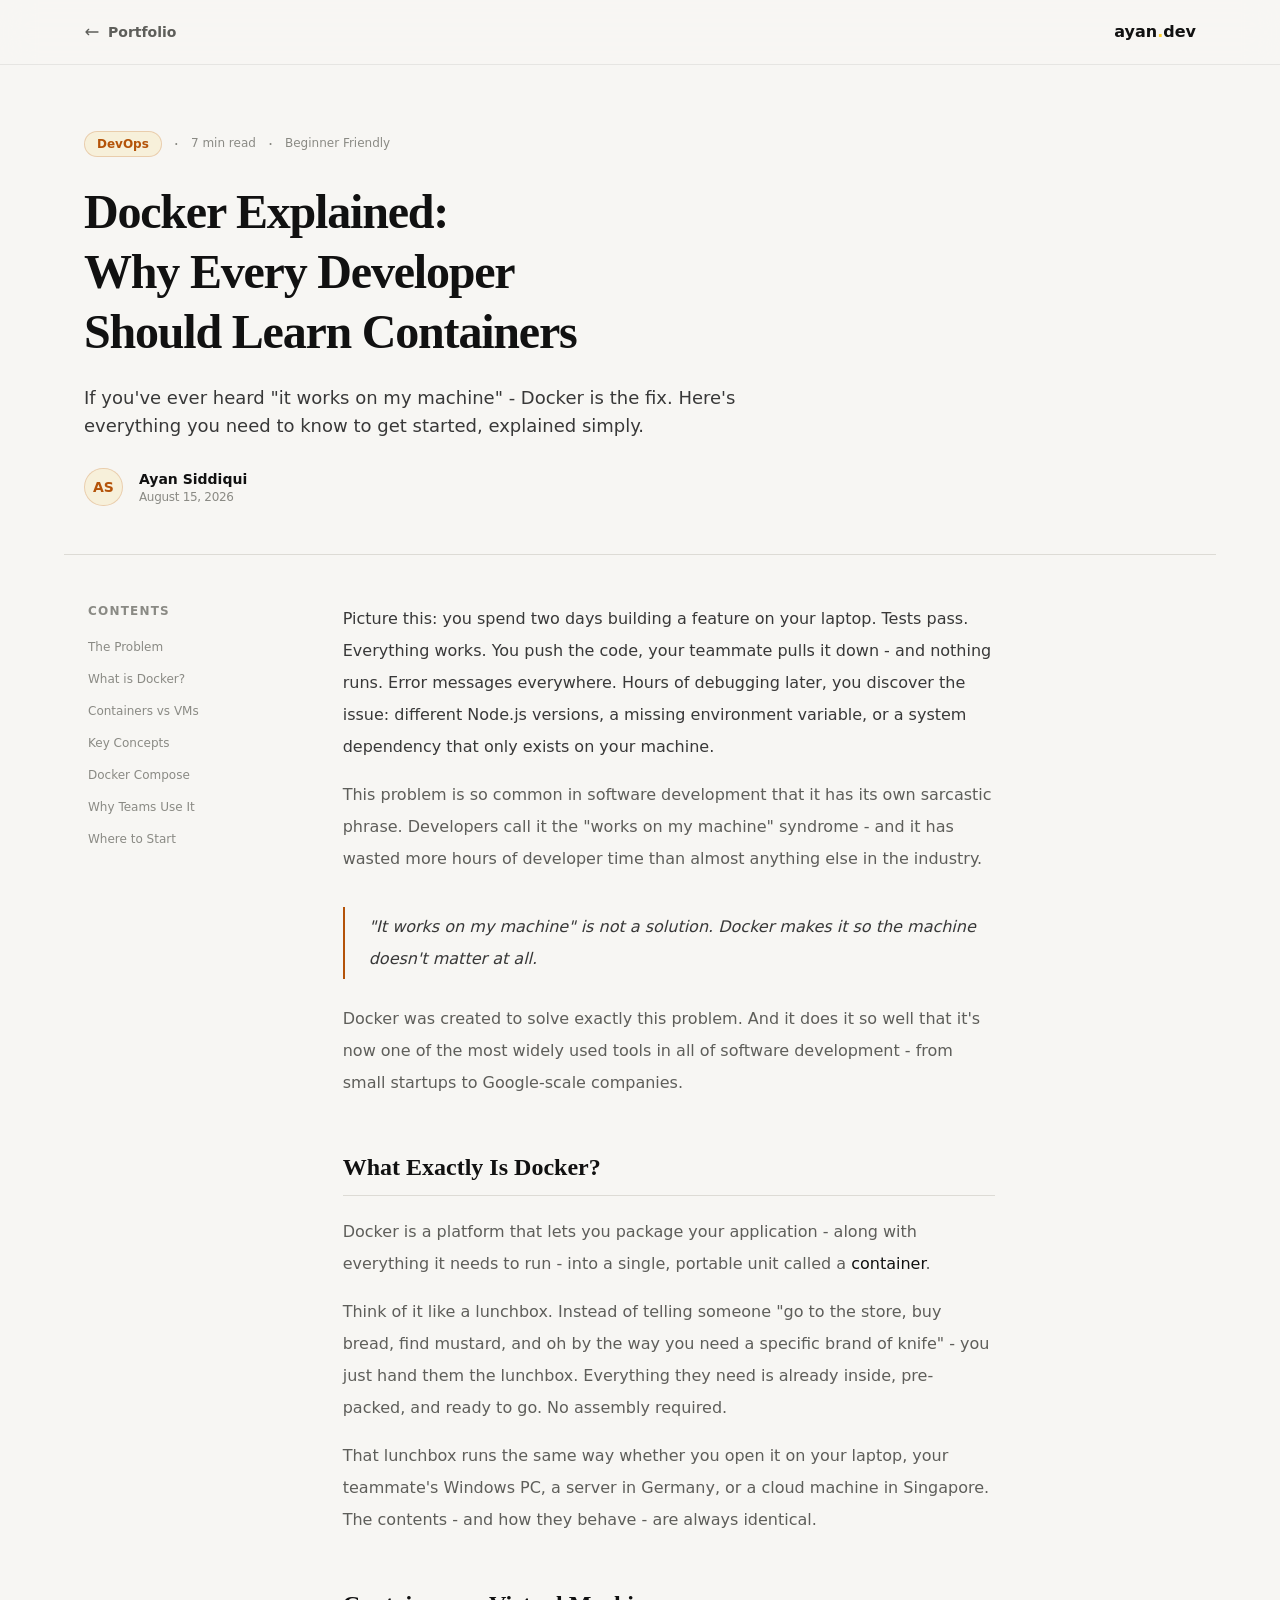
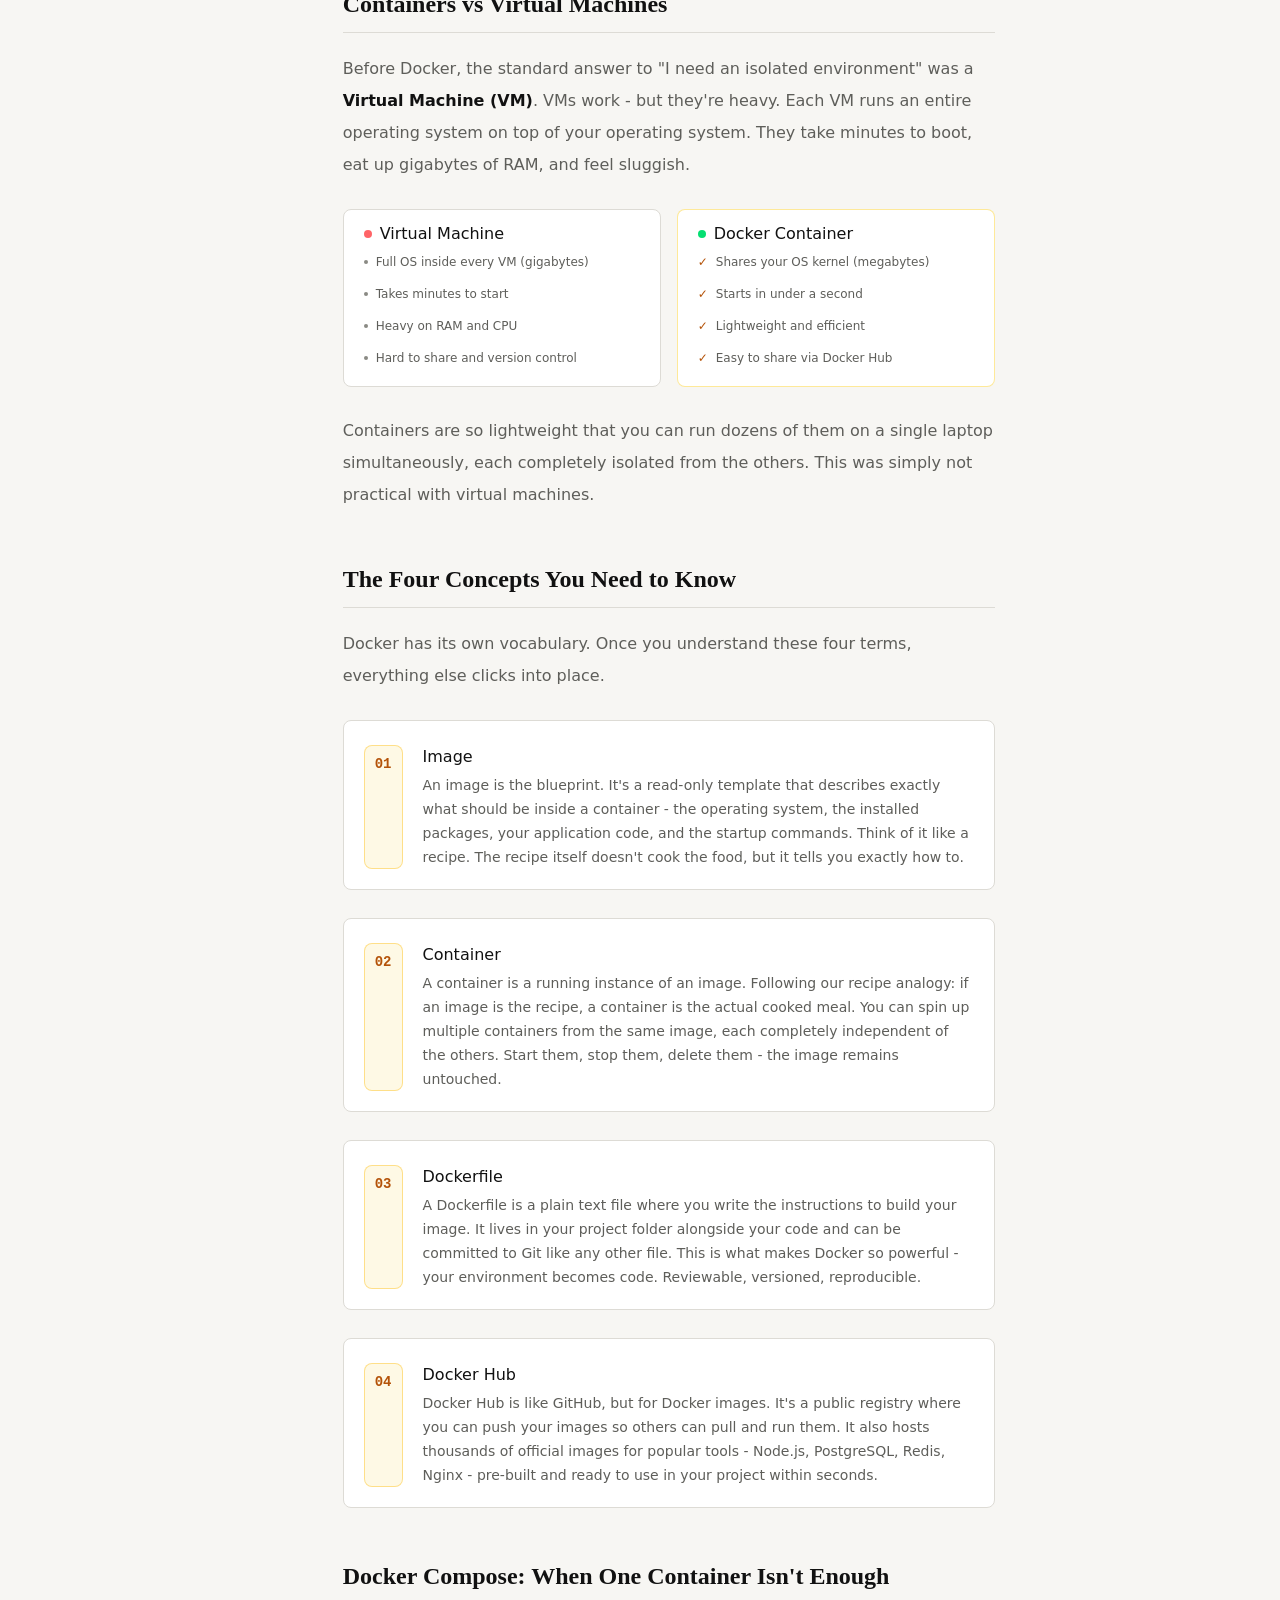
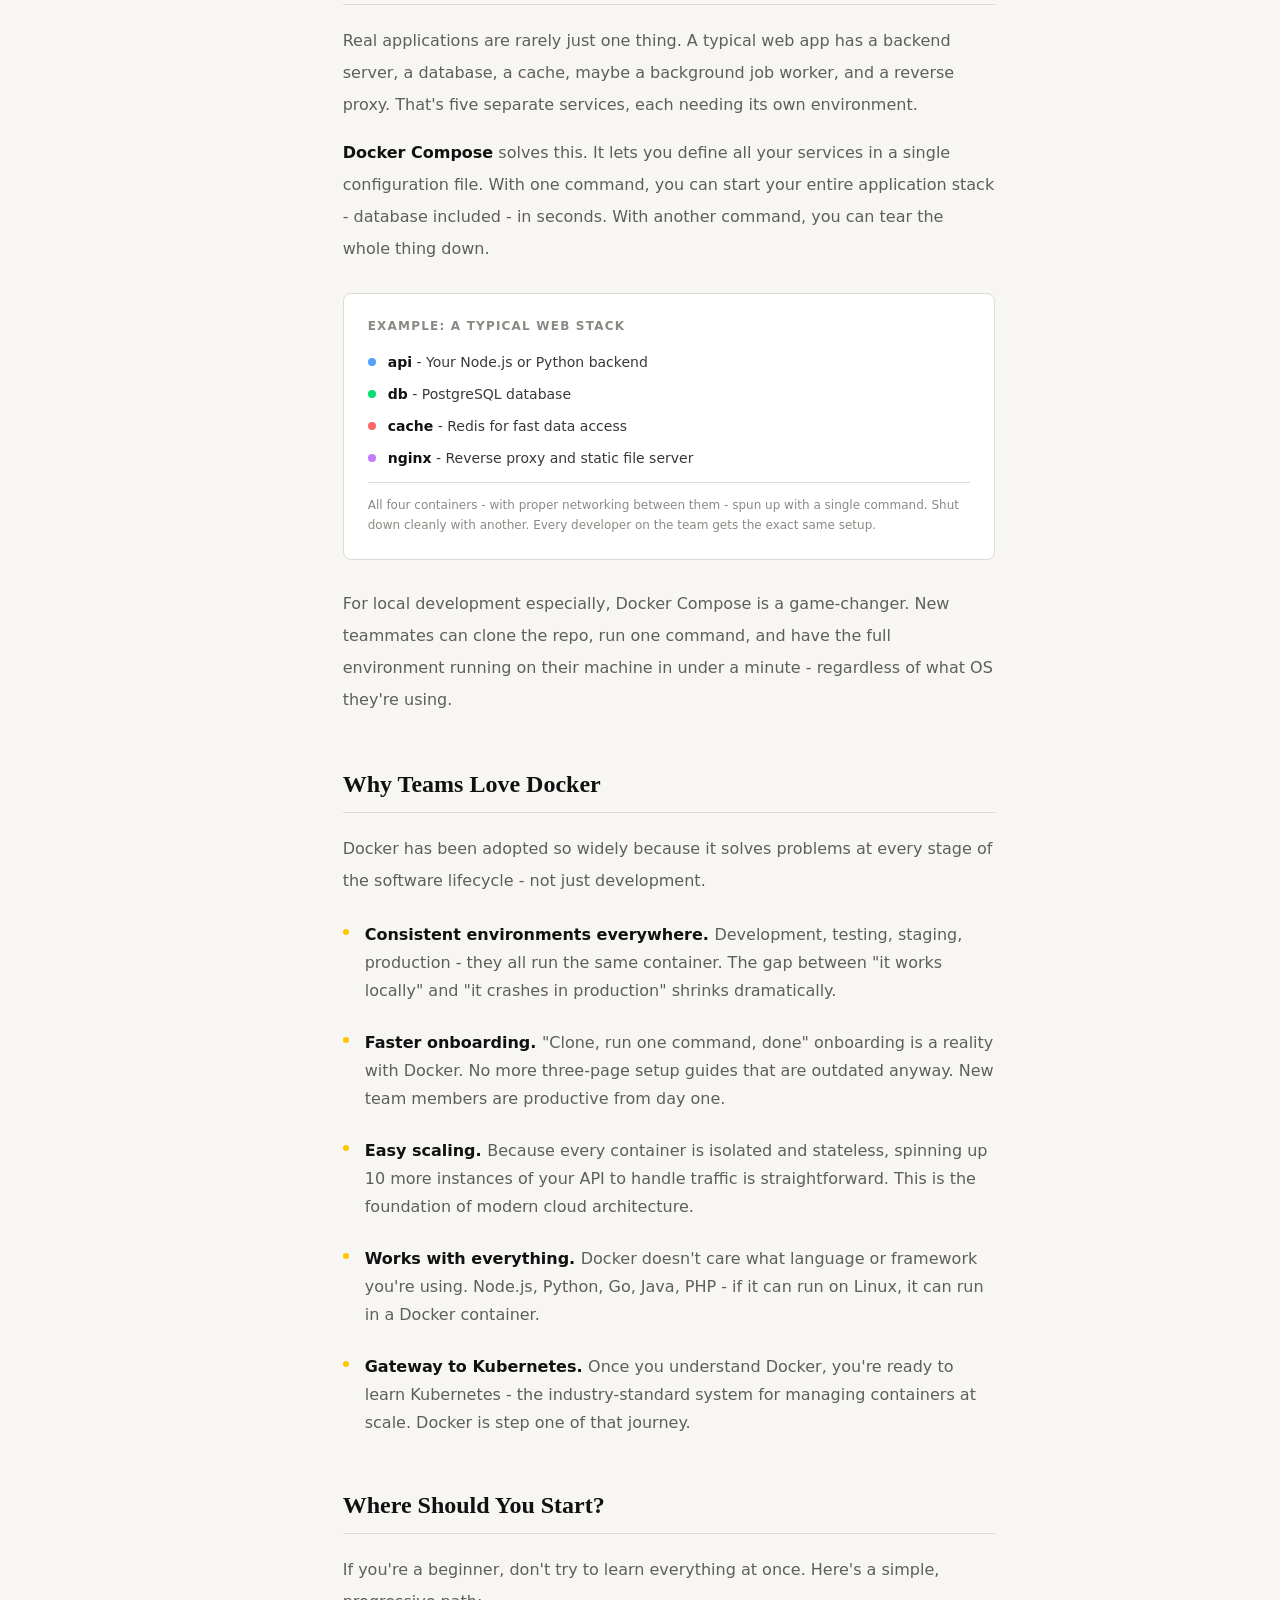
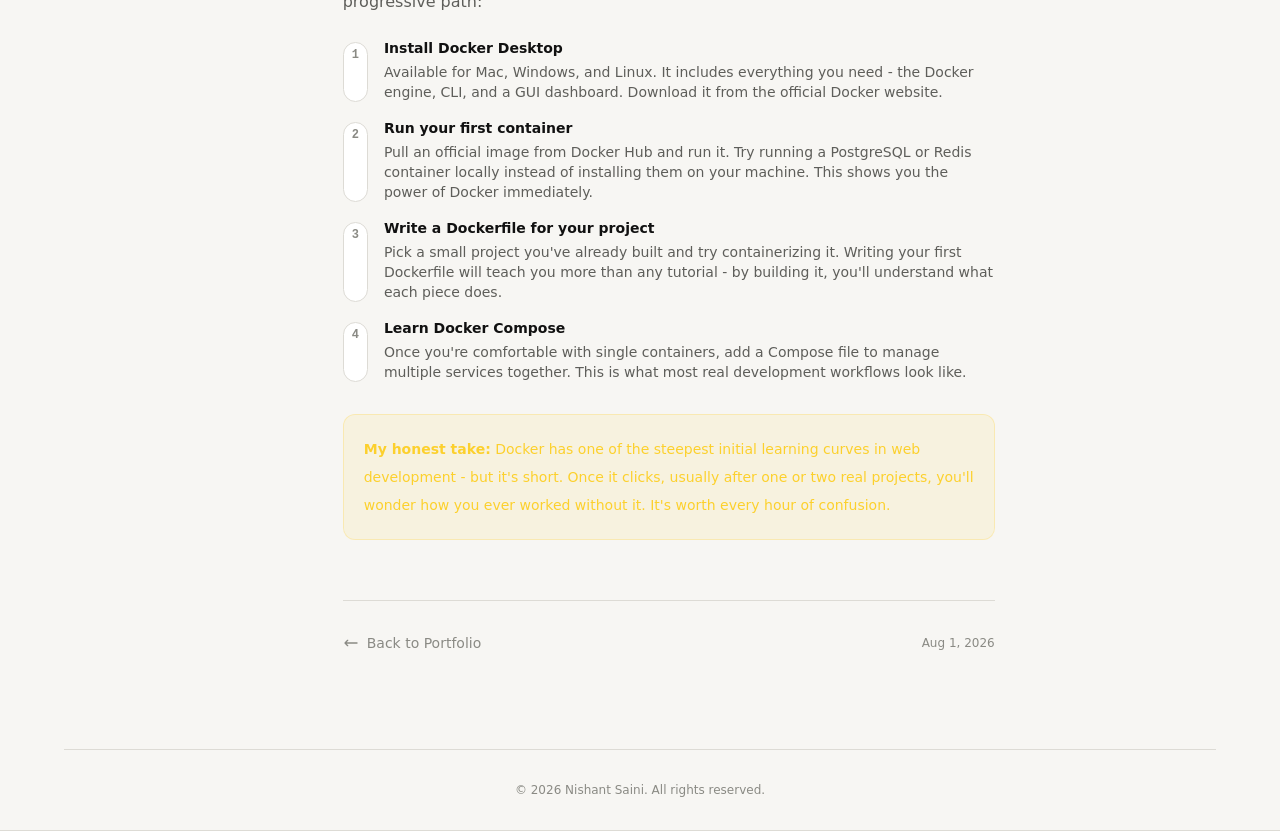
==== blog.html @ 6f9b8482 "my first project" ====
<!DOCTYPE html>
<html lang="en">

<head>
    <meta charset="UTF-8">
    <meta name="viewport" content="width=device-width, initial-scale=1.0">
    <title>Docker Explained for Beginners - Ayan Siddiqui</title>
    <link rel="stylesheet" href="output.css">
</head>

<body>

    <header class="border-b border-(--border-subtle) fixed inset-x-0 bg-(--navbar-bg) backdrop-blur-lg z-50">
        <nav class="flex justify-between max-w-6xl mx-auto px-5 items-center h-16 ">
            <a href="index.html"
                class="flex md:flex items-center gap-2 transition-all duration-200 hover:text-(--text-1) text-(--text-3) text-sm font-semibold">
                <svg class="w-4 h-4 rotate-180" fill="none" stroke="currentColor" viewBox="0 0 24 24">
                    <path stroke-linecap="round" stroke-linejoin="round" stroke-width="2"
                        d="M17 8l4 4m0 0l-4 4m4-4H3" />
                </svg>Portfolio
            </a>
            <a href="" class="font-bold flex justify-center">ayan<span class="text-amber-300">.</span>dev</a>
        </nav>
    </header>

    <div class="pt-32 max-w-6xl mx-auto px-5 py-12 border-b border-(--border)">
        <div class="flex gap-3 items-center">
            <a href="blog.html"
                class="gap-2 text-(--accent) border border-(--accent-border) px-3 py-1 text-xs rounded-full hover:bg-(--accent-dim) hover:border-(--accent) transition-all duration-200 bg-amber-400/10 font-semibold">DevOps</a>
            <span class="text-(--text-4) pb-2">.</span>
            <p class="text-xs text-(--text-4) pb-0.5">7 min read</p>
            <span class="text-(--text-4) pb-2">.</span>
            <p class="text-xs text-(--text-4) pb-0.5">Beginner Friendly</p>
        </div>
        <div class="pt-7 font-serif font-semibold text-4xl text-(--text-1) md:text-5xl">
            <p class="pb-3 tracking-tight">Docker Explained:</p>
            <p class="pb-3 tracking-tight">Why Every Developer</p>
            <p class="tracking-tight">Should Learn Containers</p>
        </div>
        <p class="pt-7 text-lg text-(--text-2) font-extralight max-w-2xl">If you've ever heard "it works on my machine"
            - Docker is the fix. Here's everything you need to know to get started, explained simply.</p>
        <div class="pt-7 flex items-center gap-4">
            <div
                class="text-(--accent) border border-(--accent-border) p-2 text-sm font-bold rounded-full bg-amber-400/10">
                AS
            </div>
            <div>
                <p class="text-sm font-semibold">Ayan Siddiqui</p>
                <p class="text-xs text-(--text-4) tracking-tight">August 15, 2026</p>
            </div>
        </div>
    </div>

    <div class="border-b border-(--border) flex max-w-6xl mx-auto gap-31 relative">
        <div class=" hidden lg:block mt-12 ml-6 ">
            <div class=" sticky top-24">
                <h1 class="uppercase text-(--text-4) text-xs font-semibold tracking-widest block">contents </h1>
                <a href="#The-Problem" class="text-(--text-4) text-xs mt-5 block hover:text-(--accent)">The Problem</a>
                <a href="#What Exactly Is Docker?" class="text-(--text-4) text-xs mt-4 block hover:text-(--accent)">What is Docker?</a>
                <a href="#Containers vs Virtual Machines" class="text-(--text-4) text-xs mt-4 block hover:text-(--accent)">Containers vs VMs</a>
                <a href="#The Four Concepts You Need to Know" class="text-(--text-4) text-xs mt-4 block hover:text-(--accent)">Key Concepts</a>
                <a href="#Docker Compose: When One Container Isn't Enough" class="text-(--text-4) text-xs mt-4 block hover:text-(--accent)">Docker Compose</a>
                <a href="#Why Teams Love Docker" class="text-(--text-4) text-xs mt-4 block hover:text-(--accent)">Why Teams Use It</a>
                <a href="#Where Should You Start?" class="text-(--text-4) text-xs mt-4 block hover:text-(--accent)">Where to Start</a>
            </div>
        </div>

        <div class="flex-1 max-w-2xl px-5 py-12 md:pr-0">
            <section id="The-Problem">
                <p class="text-(--text-2) leading-8">Picture this: you spend two days building a feature on your laptop.
                    Tests pass. Everything works. You push the code, your teammate pulls it down - and nothing runs.
                    Error messages everywhere. Hours of debugging later, you discover the issue: different Node.js
                    versions, a missing environment variable, or a system dependency that only exists on your machine.
                </p>
                <p class="text-(--text-3) pt-4 leading-8">This problem is so common in software development that it has
                    its own sarcastic phrase. Developers call it the "works on my machine" syndrome - and it has wasted
                    more hours of developer time than almost anything else in the industry.</p>
                <div class="border-l-2 border-(--accent) pl-6 mt-8 py-1 italic">
                    <p class="text-(--text-2) leading-8 ">"It works on my machine" is not a solution. Docker makes it so
                        the machine doesn't matter at all.</p>
                </div>
                <p class="text-(--text-3) pt-6 leading-8">Docker was created to solve exactly this problem. And it does
                    it so well that it's now one of the most widely used tools in all of software development - from
                    small startups to Google-scale companies.</p>
            </section>

            <section id="What Exactly Is Docker?" class="pt-13">
                <h1 class="text-2xl font-serif font-semibold border-b border-(--border) mb-5 pb-3">What Exactly Is
                    Docker?</h1>
                <p class="text-(--text-3) leading-8">Docker is a platform that lets you package your application - along
                    with everything it needs to run - into a single, portable unit called a <span
                        class="text-(--text-1)">container</span>.</p>
                <p class="text-(--text-3) leading-8 pt-4">Think of it like a lunchbox. Instead of telling someone "go to
                    the store, buy bread, find mustard, and oh by the way you need a specific brand of knife" - you just
                    hand them the lunchbox. Everything they need is already inside, pre-packed, and ready to go. No
                    assembly required.</p>
                <p class="text-(--text-3) leading-8 pt-4">That lunchbox runs the same way whether you open it on your
                    laptop, your teammate's Windows PC, a server in Germany, or a cloud machine in Singapore. The
                    contents - and how they behave - are always identical.</p>
            </section>

            <section id="Containers vs Virtual Machines" class="pt-13">
                <h1 class="text-2xl font-serif font-semibold border-b border-(--border) mb-5 pb-3">Containers vs Virtual
                    Machines</h1>
                <p class="text-(--text-3) leading-8">
                    Before Docker, the standard answer to "I need an isolated environment" was a <span
                        class="text-(--text-1) font-semibold"> Virtual Machine (VM)</span>. VMs work - but they're
                    heavy. Each VM runs an entire operating system on top of your operating system. They take minutes to
                    boot, eat up gigabytes of RAM, and feel sluggish.
                </p>
                <div class="md:flex gap-4">
                    <div class="bg-(--surface-solid) px-5 py-3 border border-(--border) rounded-lg mt-7 flex-1">
                        <div class="flex gap-2 items-center">
                            <p class="w-2 h-2 bg-red-400 rounded-full"></p>
                            <h1 class="text-(--text-1)">Virtual Machine</h1>
                        </div>
                        <div class="">
                            <ul class="text-xs text-(--text-3) leading-8 ">
                                <div class="flex items-center gap-2">
                                    <p class="w-1 h-1 bg-(--text-4) rounded-full"></p>
                                    <li>Full OS inside every VM (gigabytes)</li>
                                </div>
                                <div class="flex items-center gap-2">
                                    <p class="w-1 h-1 bg-(--text-4) rounded-full"></p>
                                    <li>Takes minutes to start</li>
                                </div>
                                <div class="flex items-center gap-2">
                                    <p class="w-1 h-1 bg-(--text-4) rounded-full"></p>
                                    <li>Heavy on RAM and CPU</li>
                                </div>
                                <div class="flex items-center gap-2">
                                    <p class="w-1 h-1 bg-(--text-4) rounded-full"></p>
                                    <li>Hard to share and version control</li>
                                </div>
                            </ul>
                        </div>
                    </div>
                    <div class="bg-(--surface-solid) px-5 py-3 border border-yellow-400/40 rounded-lg mt-7 flex-1">
                        <div class="flex gap-2 items-center">
                            <p class="w-2 h-2 bg-green-400 rounded-full"></p>
                            <h1 class="text-(--text-1)">Docker Container</h1>
                        </div>
                        <div class="">
                            <ul class="text-xs text-(--text-3) leading-8 ">
                                <div class="flex items-center gap-2">
                                    <p class="text-(--accent)">✓</p>
                                    <li>Shares your OS kernel (megabytes)</li>
                                </div>
                                <div class="flex items-center gap-2">
                                    <p class="text-(--accent)">✓</p>
                                    <li>Starts in under a second</li>
                                </div>
                                <div class="flex items-center gap-2">
                                    <p class="text-(--accent)">✓</p>
                                    <li>Lightweight and efficient</li>
                                </div>
                                <div class="flex items-center gap-2">
                                    <p class="text-(--accent)">✓</p>
                                    <li>Easy to share via Docker Hub</li>
                                </div>
                            </ul>
                        </div>
                    </div>
                </div>
                <p class="text-(--text-3) leading-8 pt-7">
                    Containers are so lightweight that you can run dozens of them on a single laptop simultaneously,
                    each completely isolated from the others. This was simply not practical with virtual machines.
                </p>
            </section>

            <section id="The Four Concepts You Need to Know" class="pt-13">
                <h1 class="text-2xl font-serif font-semibold border-b border-(--border) mb-5 pb-3">The Four Concepts You
                    Need to Know</h1>
                <p class="text-(--text-3) leading-8">
                    Docker has its own vocabulary. Once you understand these four terms, everything else clicks into
                    place.
                </p>
                <div class="">
                    <div class="bg-(--surface-solid) px-5 py-3 border border-(--border) rounded-lg mt-7 flex-1">
                        <div class="flex gap-5 mt-3 mb-2">
                            <div
                                class="font-mono border border-amber-400/40 max-h-max px-2.5 py-2 text-sm rounded-lg text-(--accent) font-semibold bg-yellow-400/10">
                                01</div>
                            <div class="">
                                <h1 class="text-(--text-1)">Image</h1>
                                <p class="text-sm text-(--text-3) pt-1 leading-6">An image is the blueprint. It's a
                                    read-only template that describes exactly what should be inside a container - the
                                    operating system, the installed packages, your application code, and the startup
                                    commands. Think of it like a recipe. The recipe itself doesn't cook the food, but it
                                    tells you exactly how to.</p>
                            </div>
                        </div>
                    </div>
                </div>
                <div class="">
                    <div class="bg-(--surface-solid) px-5 py-3 border border-(--border) rounded-lg mt-7 flex-1">
                        <div class="flex gap-5 mt-3 mb-2">
                            <div
                                class="font-mono border border-amber-400/40 max-h-max px-2.5 py-2 text-sm rounded-lg text-(--accent) font-semibold bg-yellow-400/10">
                                02</div>
                            <div class="">
                                <h1 class="text-(--text-1)">Container</h1>
                                <p class="text-sm text-(--text-3) pt-1 leading-6">A container is a running instance of
                                    an image. Following our recipe analogy: if an image is the recipe, a container is
                                    the actual cooked meal. You can spin up multiple containers from the same image,
                                    each completely independent of the others. Start them, stop them, delete them - the
                                    image remains untouched.</p>
                            </div>
                        </div>
                    </div>
                </div>
                <div class="">
                    <div class="bg-(--surface-solid) px-5 py-3 border border-(--border) rounded-lg mt-7 flex-1">
                        <div class="flex gap-5 mt-3 mb-2">
                            <div
                                class="font-mono border border-amber-400/40 max-h-max px-2.5 py-2 text-sm rounded-lg text-(--accent) font-semibold bg-yellow-400/10">
                                03</div>
                            <div class="">
                                <h1 class="text-(--text-1)">Dockerfile</h1>
                                <p class="text-sm text-(--text-3) pt-1 leading-6">A Dockerfile is a plain text file
                                    where you write the instructions to build your image. It lives in your project
                                    folder alongside your code and can be committed to Git like any other file. This is
                                    what makes Docker so powerful - your environment becomes code. Reviewable,
                                    versioned, reproducible.</p>
                            </div>
                        </div>
                    </div>
                </div>
                <div class="">
                    <div class="bg-(--surface-solid) px-5 py-3 border border-(--border) rounded-lg mt-7 flex-1">
                        <div class="flex gap-5 mt-3 mb-2">
                            <div
                                class="font-mono border border-amber-400/40 max-h-max px-2.5 py-2 text-sm rounded-lg text-(--accent) font-semibold bg-yellow-400/10">
                                04</div>
                            <div class="">
                                <h1 class="text-(--text-1)">Docker Hub</h1>
                                <p class="text-sm text-(--text-3) pt-1 leading-6">Docker Hub is like GitHub, but for
                                    Docker images. It's a public registry where you can push your images so others can
                                    pull and run them. It also hosts thousands of official images for popular tools -
                                    Node.js, PostgreSQL, Redis, Nginx - pre-built and ready to use in your project
                                    within seconds.</p>
                            </div>
                        </div>
                    </div>
                </div>
            </section>

            <section id="Docker Compose: When One Container Isn't Enough" class="pt-13">
                <h1 class="text-2xl font-serif font-semibold border-b border-(--border) mb-5 pb-3">Docker Compose: When
                    One Container Isn't Enough</h1>
                <p class="text-(--text-3) leading-8">
                    Real applications are rarely just one thing. A typical web app has a backend server, a database, a
                    cache, maybe a background job worker, and a reverse proxy. That's five separate services, each
                    needing its own environment.
                </p>
                <p class="text-(--text-3) leading-8 pt-4">
                    <span class="text-(--text-1) font-semibold">Docker Compose</span> solves this. It lets you define
                    all your services in a single configuration file. With one command, you can start your entire
                    application stack - database included - in seconds. With another command, you can tear the whole
                    thing down.
                </p>
                <div class="bg-(--surface-solid) px-6 py-6 border border-(--border) rounded-lg mt-7 ">
                    <div class="">
                        <p class="text-(--text-4) uppercase text-xs font-semibold font-sans pb-1 tracking-widest">
                            Example: A Typical Web Stack</p>
                    </div>
                    <div class="border-b border-(--border) py-2">
                        <ul class="text-sm text-(--text-2) leading-8 ">
                            <div class="flex items-center gap-3">
                                <p class="w-2 h-2 bg-blue-400 rounded-full"></p>
                                <li><span class="text-(--text-1) font-semibold">api</span> - Your Node.js or Python
                                    backend</li>
                            </div>
                            <div class="flex items-center gap-3">
                                <p class="w-2 h-2 bg-green-400 rounded-full"></p>
                                <li><span class="text-(--text-1) font-semibold">db</span> - PostgreSQL database</li>
                            </div>
                            <div class="flex items-center gap-3">
                                <p class="w-2 h-2 bg-red-400 rounded-full"></p>
                                <li><span class="text-(--text-1) font-semibold">cache</span> - Redis for fast data
                                    access</li>
                            </div>
                            <div class="flex items-center gap-3">
                                <p class="w-2 h-2 bg-purple-400 rounded-full"></p>
                                <li><span class="text-(--text-1) font-semibold">nginx</span> - Reverse proxy and static
                                    file server</li>
                            </div>
                        </ul>
                    </div>
                    <p class="text-xs text-(--text-4) pt-3 leading-5">All four containers - with proper networking
                        between them - spun up with a single command. Shut down cleanly with another. Every developer on
                        the team gets the exact same setup.</p>
                </div>
                <p class="text-(--text-3) leading-8 pt-7">
                    For local development especially, Docker Compose is a game-changer. New teammates can clone the
                    repo, run one command, and have the full environment running on their machine in under a minute -
                    regardless of what OS they're using.
                </p>
            </section>

            <section id="Why Teams Love Docker" class="pt-13">
                <h1 class="text-2xl font-serif font-semibold border-b border-(--border) mb-5 pb-3">Why Teams Love Docker
                </h1>
                <p class="text-(--text-3) leading-8">
                    Docker has been adopted so widely because it solves problems at every stage of the software
                    lifecycle - not just development.
                </p>
                <div class="flex gap-4 mt-5">
                    <div>
                        <p class="w-1.5 h-1.5 bg-yellow-400 rounded-full mt-3"></p>
                    </div>
                    <div>
                        <p class=" text-(--text-3) pt-1 leading-7"><span
                                class="text-(--text-1) font-semibold">Consistent environments everywhere.
                            </span>Development, testing, staging, production - they all run the same container. The gap
                            between "it works locally" and "it crashes in production" shrinks dramatically.</p>
                    </div>
                </div>
                <div class="flex gap-4 mt-5">
                    <div>
                        <p class="w-1.5 h-1.5 bg-yellow-400 rounded-full mt-3"></p>
                    </div>
                    <div>
                        <p class=" text-(--text-3) pt-1 leading-7"><span class="text-(--text-1) font-semibold">Faster
                                onboarding.
                            </span>"Clone, run one command, done" onboarding is a reality with Docker. No more
                            three-page setup guides that are outdated anyway. New team members are productive from day
                            one.</p>
                    </div>
                </div>
                <div class="flex gap-4 mt-5">
                    <div>
                        <p class="w-1.5 h-1.5 bg-yellow-400 rounded-full mt-3"></p>
                    </div>
                    <div>
                        <p class=" text-(--text-3) pt-1 leading-7"><span class="text-(--text-1) font-semibold">Easy
                                scaling.
                            </span>Because every container is isolated and stateless, spinning up 10 more instances of
                            your API to handle traffic is straightforward. This is the foundation of modern cloud
                            architecture.</p>
                    </div>
                </div>
                <div class="flex gap-4 mt-5">
                    <div>
                        <p class="w-1.5 h-1.5 bg-yellow-400 rounded-full mt-3"></p>
                    </div>
                    <div>
                        <p class=" text-(--text-3) pt-1 leading-7"><span class="text-(--text-1) font-semibold">Works
                                with everything.
                            </span>Docker doesn't care what language or framework you're using. Node.js, Python, Go,
                            Java, PHP - if it can run on Linux, it can run in a Docker container.</p>
                    </div>
                </div>
                <div class="flex gap-4 mt-5">
                    <div>
                        <p class="w-1.5 h-1.5 bg-yellow-400 rounded-full mt-3"></p>
                    </div>
                    <div>
                        <p class=" text-(--text-3) pt-1 leading-7"><span class="text-(--text-1) font-semibold">Gateway
                                to Kubernetes.
                            </span>Once you understand Docker, you're ready to learn Kubernetes - the industry-standard
                            system for managing containers at scale. Docker is step one of that journey.</p>
                    </div>
                </div>
            </section>

            <section id="Where Should You Start?" class="pt-13">
                <h1 class="text-2xl font-serif font-semibold border-b border-(--border) mb-5 pb-3">Where Should You
                    Start?</h1>
                <p class="text-(--text-3) leading-8">
                    If you're a beginner, don't try to learn everything at once. Here's a simple, progressive path:
                </p>
                <div class="">
                    <div>
                        <div class="flex gap-4 mt-5">
                            <div
                                class="font-mono border border-(--border) rounded-full max-h-max px-2 py-1 text-xs font-bold text-(--text-4) mt-1 bg-(--surface-solid)">
                                1</div>
                            <div class="">
                                <h1 class="text-(--text-1) text-sm font-semibold">Install Docker Desktop</h1>
                                <p class="text-sm text-(--text-3) pt-1 leading-5">Available for Mac, Windows, and Linux.
                                    It includes everything you need - the Docker engine, CLI, and a GUI dashboard.
                                    Download it from the official Docker website.</p>
                            </div>
                        </div>
                    </div>
                </div>
                <div class="">
                    <div>
                        <div class="flex gap-4 mt-4">
                            <div
                                class="font-mono border border-(--border) rounded-full max-h-max px-2 py-1 text-xs font-bold text-(--text-4) mt-1 bg-(--surface-solid)">
                                2</div>
                            <div class="">
                                <h1 class="text-(--text-1) text-sm font-semibold">Run your first container</h1>
                                <p class="text-sm text-(--text-3) pt-1 leading-5 ">Pull an official image from Docker
                                    Hub and run it. Try running a PostgreSQL or Redis container locally instead of
                                    installing them on your machine. This shows you the power of Docker immediately.</p>
                            </div>
                        </div>
                    </div>
                </div>
                <div class="">
                    <div>
                        <div class="flex gap-4 mt-4">
                            <div
                                class="font-mono border border-(--border) rounded-full max-h-max px-2 py-1 text-xs font-bold text-(--text-4) mt-1 bg-(--surface-solid)">
                                3</div>
                            <div class="">
                                <h1 class="text-(--text-1) text-sm font-semibold">Write a Dockerfile for your project
                                </h1>
                                <p class="text-sm text-(--text-3) pt-1 leading-5">Pick a small project you've already
                                    built and try containerizing it. Writing your first Dockerfile will teach you more
                                    than any tutorial - by building it, you'll understand what each piece does.</p>
                            </div>
                        </div>
                    </div>
                </div>
                <div class="">
                    <div>
                        <div class="flex gap-4 mt-4">
                            <div
                                class="font-mono border border-(--border) rounded-full max-h-max px-2 py-1 text-xs font-bold text-(--text-4) mt-1 bg-(--surface-solid)">
                                4</div>
                            <div class="">
                                <h1 class="text-(--text-1) text-sm font-semibold">Learn Docker Compose</h1>
                                <p class="text-sm text-(--text-3) pt-1 leading-5">Once you're comfortable with single
                                    containers, add a Compose file to manage multiple services together. This is what
                                    most real development workflows look like.</p>
                            </div>
                        </div>
                    </div>
                </div>
            </section>

            <section class="mt-8 border border-yellow-400/20 rounded-xl bg-amber-300/10 py-5 px-5">
                <p class="text-yellow-400/80 text-sm leading-7"><strong>My honest take:</strong> Docker has one of the
                    steepest initial learning curves in web development - but it's short. Once it clicks, usually after
                    one or two real projects, you'll wonder how you ever worked without it. It's worth every hour of
                    confusion.</p>
            </section>

            <section class="border-t border-(--border) mt-15 mb-12">
                <nav class="flex justify-between max-w-6xl mx-auto items-center pt-8">
                    <a href="index.html"
                        class="flex md:flex items-center gap-2 transition-all duration-200 hover:text-(--accent) text-(--text-4) text-sm">
                        <svg class="w-4 h-4 rotate-180" fill="none" stroke="currentColor" viewBox="0 0 24 24">
                            <path stroke-linecap="round" stroke-linejoin="round" stroke-width="2"
                                d="M17 8l4 4m0 0l-4 4m4-4H3" />
                        </svg>Back to Portfolio
                    </a>
                    <p class="text-(--text-4) text-xs">Aug 1, 2026</p>
                </nav>
            </section>

        </div>
    </div>

    <footer class="py-8 border-b border-(--border) text-xs text-(--text-4)">
        <p class=" flex items-center justify-center">© 2026 Nishant Saini. All rights reserved.</p>
    </footer>

</body>

</html>
---- output.css ----
/*! tailwindcss v4.3.3 | MIT License | https://tailwindcss.com */
@layer properties;
@layer theme, base, components, utilities;
@layer theme {
  :root, :host {
    --font-sans: 'Inter', ui-sans-serif, system-ui, sans-serif;
    --font-serif: 'Playfair Display', ui-serif, Georgia, serif;
    --font-mono: 'JetBrains Mono', ui-monospace, 'Courier New', monospace;
    --color-red-400: oklch(70.4% 0.191 22.216);
    --color-amber-300: oklch(87.9% 0.169 91.605);
    --color-amber-400: oklch(82.8% 0.189 84.429);
    --color-yellow-400: oklch(85.2% 0.199 91.936);
    --color-green-400: oklch(79.2% 0.209 151.711);
    --color-green-500: oklch(72.3% 0.219 149.579);
    --color-emerald-500: oklch(69.6% 0.17 162.48);
    --color-emerald-800: oklch(43.2% 0.095 166.913);
    --color-emerald-950: oklch(26.2% 0.051 172.552);
    --color-teal-900: oklch(38.6% 0.063 188.416);
    --color-blue-300: oklch(80.9% 0.105 251.813);
    --color-blue-400: oklch(70.7% 0.165 254.624);
    --color-blue-500: oklch(62.3% 0.214 259.815);
    --color-blue-800: oklch(42.4% 0.199 265.638);
    --color-blue-950: oklch(28.2% 0.091 267.935);
    --color-violet-300: oklch(81.1% 0.111 293.571);
    --color-violet-500: oklch(60.6% 0.25 292.717);
    --color-violet-800: oklch(43.2% 0.232 292.759);
    --color-violet-950: oklch(28.3% 0.141 291.089);
    --color-purple-400: oklch(71.4% 0.203 305.504);
    --color-purple-900: oklch(38.1% 0.176 304.987);
    --color-slate-900: oklch(20.8% 0.042 265.755);
    --color-neutral-900: oklch(20.5% 0 none);
    --color-black: #000;
    --color-white: #fff;
    --spacing: 0.25rem;
    --container-sm: 24rem;
    --container-xl: 36rem;
    --container-2xl: 42rem;
    --container-6xl: 72rem;
    --text-xs: 0.75rem;
    --text-xs--line-height: calc(1 / 0.75);
    --text-sm: 0.875rem;
    --text-sm--line-height: calc(1.25 / 0.875);
    --text-lg: 1.125rem;
    --text-lg--line-height: calc(1.75 / 1.125);
    --text-xl: 1.25rem;
    --text-xl--line-height: calc(1.75 / 1.25);
    --text-2xl: 1.5rem;
    --text-2xl--line-height: calc(2 / 1.5);
    --text-3xl: 1.875rem;
    --text-3xl--line-height: calc(2.25 / 1.875);
    --text-4xl: 2.25rem;
    --text-4xl--line-height: calc(2.5 / 2.25);
    --text-5xl: 3rem;
    --text-5xl--line-height: 1;
    --text-6xl: 3.75rem;
    --text-6xl--line-height: 1;
    --text-8xl: 6rem;
    --text-8xl--line-height: 1;
    --font-weight-extralight: 200;
    --font-weight-semibold: 600;
    --font-weight-bold: 700;
    --font-weight-extrabold: 800;
    --tracking-tight: -0.025em;
    --tracking-widest: 0.1em;
    --radius-sm: 0.25rem;
    --radius-md: 0.375rem;
    --radius-lg: 0.5rem;
    --radius-xl: 0.75rem;
    --radius-2xl: 1rem;
    --animate-pulse: pulse 2s cubic-bezier(0.4, 0, 0.6, 1) infinite;
    --blur-lg: 16px;
    --aspect-video: 16 / 9;
    --default-transition-duration: 150ms;
    --default-transition-timing-function: cubic-bezier(0.4, 0, 0.2, 1);
    --default-font-family: var(--font-sans);
    --default-mono-font-family: var(--font-mono);
  }
}
@layer base {
  *, ::after, ::before, ::backdrop, ::file-selector-button {
    box-sizing: border-box;
    margin: 0;
    padding: 0;
    border: 0 solid;
  }
  html, :host {
    line-height: 1.5;
    -webkit-text-size-adjust: 100%;
    tab-size: 4;
    font-family: var(--default-font-family, -apple-system, BlinkMacSystemFont, "Segoe UI", Roboto, "Helvetica Neue", "Noto Sans", Arial, sans-serif, "Apple Color Emoji", "Segoe UI Emoji", "Segoe UI Symbol", "Noto Color Emoji");
    font-feature-settings: var(--default-font-feature-settings, normal);
    font-variation-settings: var(--default-font-variation-settings, normal);
    -webkit-tap-highlight-color: transparent;
  }
  hr {
    height: 0;
    color: inherit;
    border-top-width: 1px;
  }
  abbr:where([title]) {
    -webkit-text-decoration: underline dotted;
    text-decoration: underline dotted;
  }
  h1, h2, h3, h4, h5, h6 {
    font-size: inherit;
    font-weight: inherit;
  }
  a {
    color: inherit;
    -webkit-text-decoration: inherit;
    text-decoration: inherit;
  }
  b, strong {
    font-weight: bolder;
  }
  code, kbd, samp, pre {
    font-family: var(--default-mono-font-family, ui-monospace, SFMono-Regular, Menlo, Monaco, Consolas, "Liberation Mono", "Courier New", monospace);
    font-feature-settings: var(--default-mono-font-feature-settings, normal);
    font-variation-settings: var(--default-mono-font-variation-settings, normal);
    font-size: 1em;
  }
  small {
    font-size: 80%;
  }
  sub, sup {
    font-size: 75%;
    line-height: 0;
    position: relative;
    vertical-align: baseline;
  }
  sub {
    bottom: -0.25em;
  }
  sup {
    top: -0.5em;
  }
  table {
    text-indent: 0;
    border-color: inherit;
    border-collapse: collapse;
  }
  :-moz-focusring:where(:not(iframe)) {
    outline: auto;
  }
  progress {
    vertical-align: baseline;
  }
  summary {
    display: list-item;
  }
  ol, ul, menu {
    list-style: none;
  }
  img, svg, video, canvas, audio, iframe, embed, object {
    display: block;
    vertical-align: middle;
  }
  img, video {
    max-width: 100%;
    height: auto;
  }
  button, input, select, optgroup, textarea, ::file-selector-button {
    font: inherit;
    font-feature-settings: inherit;
    font-variation-settings: inherit;
    letter-spacing: inherit;
    color: inherit;
    border-radius: 0;
    background-color: transparent;
    opacity: 1;
  }
  :where(select:is([multiple], [size])) optgroup {
    font-weight: bolder;
  }
  :where(select:is([multiple], [size])) optgroup option {
    padding-inline-start: 20px;
  }
  ::file-selector-button {
    margin-inline-end: 4px;
  }
  ::placeholder {
    opacity: 1;
  }
  @supports (not (-webkit-appearance: -apple-pay-button))  or (contain-intrinsic-size: 1px) {
    ::placeholder {
      color: currentcolor;
      @supports (color: color-mix(in lab, red, red)) {
        color: color-mix(in oklab, currentcolor 50%, transparent);
      }
    }
  }
  textarea {
    resize: vertical;
  }
  ::-webkit-search-decoration {
    -webkit-appearance: none;
  }
  ::-webkit-date-and-time-value {
    min-height: 1lh;
    text-align: inherit;
  }
  ::-webkit-datetime-edit {
    display: inline-flex;
  }
  ::-webkit-datetime-edit-fields-wrapper {
    padding: 0;
  }
  ::-webkit-datetime-edit, ::-webkit-datetime-edit-year-field, ::-webkit-datetime-edit-month-field, ::-webkit-datetime-edit-day-field, ::-webkit-datetime-edit-hour-field, ::-webkit-datetime-edit-minute-field, ::-webkit-datetime-edit-second-field, ::-webkit-datetime-edit-millisecond-field, ::-webkit-datetime-edit-meridiem-field {
    padding-block: 0;
  }
  ::-webkit-calendar-picker-indicator {
    line-height: 1;
  }
  :-moz-ui-invalid {
    box-shadow: none;
  }
  button, input:where([type="button"], [type="reset"], [type="submit"]), ::file-selector-button {
    appearance: button;
  }
  ::-webkit-inner-spin-button, ::-webkit-outer-spin-button {
    height: auto;
  }
  [hidden]:where(:not([hidden="until-found"])) {
    display: none !important;
  }
}
@layer utilities {
  .absolute {
    position: absolute;
  }
  .fixed {
    position: fixed;
  }
  .relative {
    position: relative;
  }
  .static {
    position: static;
  }
  .sticky {
    position: sticky;
  }
  .inset-0 {
    inset: 0px;
  }
  .inset-x-0 {
    inset-inline: 0px;
  }
  .top-1 {
    top: var(--spacing);
  }
  .top-24 {
    top: calc(var(--spacing) * 24);
  }
  .-left-1\.5 {
    left: calc(var(--spacing) * -1.5);
  }
  .z-50 {
    z-index: 50;
  }
  .container {
    width: 100%;
    @media (width >= 40rem) {
      max-width: 40rem;
    }
    @media (width >= 48rem) {
      max-width: 48rem;
    }
    @media (width >= 64rem) {
      max-width: 64rem;
    }
    @media (width >= 80rem) {
      max-width: 80rem;
    }
    @media (width >= 96rem) {
      max-width: 96rem;
    }
  }
  .mx-auto {
    margin-inline: auto;
  }
  .mt-1 {
    margin-top: var(--spacing);
  }
  .mt-3 {
    margin-top: calc(var(--spacing) * 3);
  }
  .mt-4 {
    margin-top: calc(var(--spacing) * 4);
  }
  .mt-5 {
    margin-top: calc(var(--spacing) * 5);
  }
  .mt-7 {
    margin-top: calc(var(--spacing) * 7);
  }
  .mt-8 {
    margin-top: calc(var(--spacing) * 8);
  }
  .mt-12 {
    margin-top: calc(var(--spacing) * 12);
  }
  .mt-15 {
    margin-top: calc(var(--spacing) * 15);
  }
  .mb-1 {
    margin-bottom: var(--spacing);
  }
  .mb-2 {
    margin-bottom: calc(var(--spacing) * 2);
  }
  .mb-3 {
    margin-bottom: calc(var(--spacing) * 3);
  }
  .mb-4 {
    margin-bottom: calc(var(--spacing) * 4);
  }
  .mb-5 {
    margin-bottom: calc(var(--spacing) * 5);
  }
  .mb-8 {
    margin-bottom: calc(var(--spacing) * 8);
  }
  .mb-10 {
    margin-bottom: calc(var(--spacing) * 10);
  }
  .mb-11 {
    margin-bottom: calc(var(--spacing) * 11);
  }
  .mb-12 {
    margin-bottom: calc(var(--spacing) * 12);
  }
  .mb-13 {
    margin-bottom: calc(var(--spacing) * 13);
  }
  .mb-20 {
    margin-bottom: calc(var(--spacing) * 20);
  }
  .ml-2\.5 {
    margin-left: calc(var(--spacing) * 2.5);
  }
  .ml-5 {
    margin-left: calc(var(--spacing) * 5);
  }
  .ml-6 {
    margin-left: calc(var(--spacing) * 6);
  }
  .block {
    display: block;
  }
  .contents {
    display: contents;
  }
  .flex {
    display: flex;
  }
  .grid {
    display: grid;
  }
  .hidden {
    display: none;
  }
  .inline-block {
    display: inline-block;
  }
  .inline-flex {
    display: inline-flex;
  }
  .aspect-video {
    aspect-ratio: var(--aspect-video);
  }
  .h-1 {
    height: var(--spacing);
  }
  .h-1\.5 {
    height: calc(var(--spacing) * 1.5);
  }
  .h-2 {
    height: calc(var(--spacing) * 2);
  }
  .h-2\.5 {
    height: calc(var(--spacing) * 2.5);
  }
  .h-3\.5 {
    height: calc(var(--spacing) * 3.5);
  }
  .h-4 {
    height: calc(var(--spacing) * 4);
  }
  .h-16 {
    height: calc(var(--spacing) * 16);
  }
  .max-h-max {
    max-height: max-content;
  }
  .min-h-screen {
    min-height: 100vh;
  }
  .w-1 {
    width: var(--spacing);
  }
  .w-1\.5 {
    width: calc(var(--spacing) * 1.5);
  }
  .w-2 {
    width: calc(var(--spacing) * 2);
  }
  .w-2\.5 {
    width: calc(var(--spacing) * 2.5);
  }
  .w-3\.5 {
    width: calc(var(--spacing) * 3.5);
  }
  .w-4 {
    width: calc(var(--spacing) * 4);
  }
  .w-full {
    width: 100%;
  }
  .max-w-2xl {
    max-width: var(--container-2xl);
  }
  .max-w-6xl {
    max-width: var(--container-6xl);
  }
  .max-w-full {
    max-width: 100%;
  }
  .max-w-sm {
    max-width: var(--container-sm);
  }
  .max-w-xl {
    max-width: var(--container-xl);
  }
  .flex-1 {
    flex: 1;
  }
  .rotate-180 {
    rotate: 180deg;
  }
  .animate-pulse {
    animation: var(--animate-pulse);
  }
  .cursor-pointer {
    cursor: pointer;
  }
  .grid-cols-1 {
    grid-template-columns: repeat(1, minmax(0, 1fr));
  }
  .grid-cols-3 {
    grid-template-columns: repeat(3, minmax(0, 1fr));
  }
  .flex-col {
    flex-direction: column;
  }
  .items-center {
    align-items: center;
  }
  .items-start {
    align-items: flex-start;
  }
  .justify-between {
    justify-content: space-between;
  }
  .justify-center {
    justify-content: center;
  }
  .gap-1 {
    gap: var(--spacing);
  }
  .gap-1\.5 {
    gap: calc(var(--spacing) * 1.5);
  }
  .gap-2 {
    gap: calc(var(--spacing) * 2);
  }
  .gap-3 {
    gap: calc(var(--spacing) * 3);
  }
  .gap-4 {
    gap: calc(var(--spacing) * 4);
  }
  .gap-5 {
    gap: calc(var(--spacing) * 5);
  }
  .gap-6 {
    gap: calc(var(--spacing) * 6);
  }
  .gap-15 {
    gap: calc(var(--spacing) * 15);
  }
  .gap-20 {
    gap: calc(var(--spacing) * 20);
  }
  .gap-31 {
    gap: calc(var(--spacing) * 31);
  }
  .overflow-hidden {
    overflow: hidden;
  }
  .overflow-x-auto {
    overflow-x: auto;
  }
  .rounded-2xl {
    border-radius: var(--radius-2xl);
  }
  .rounded-full {
    border-radius: calc(infinity * 1px);
  }
  .rounded-lg {
    border-radius: var(--radius-lg);
  }
  .rounded-md {
    border-radius: var(--radius-md);
  }
  .rounded-sm {
    border-radius: var(--radius-sm);
  }
  .rounded-xl {
    border-radius: var(--radius-xl);
  }
  .border {
    border-style: var(--tw-border-style);
    border-width: 1px;
  }
  .border-2 {
    border-style: var(--tw-border-style);
    border-width: 2px;
  }
  .border-t {
    border-top-style: var(--tw-border-style);
    border-top-width: 1px;
  }
  .border-b {
    border-bottom-style: var(--tw-border-style);
    border-bottom-width: 1px;
  }
  .border-l {
    border-left-style: var(--tw-border-style);
    border-left-width: 1px;
  }
  .border-l-2 {
    border-left-style: var(--tw-border-style);
    border-left-width: 2px;
  }
  .border-\(--accent\) {
    border-color: var(--accent);
  }
  .border-\(--accent-border\) {
    border-color: var(--accent-border);
  }
  .border-\(--border\) {
    border-color: var(--border);
  }
  .border-\(--border-subtle\) {
    border-color: var(--border-subtle);
  }
  .border-amber-400\/20 {
    border-color: color-mix(in srgb, oklch(82.8% 0.189 84.429) 20%, transparent);
    @supports (color: color-mix(in lab, red, red)) {
      border-color: color-mix(in oklab, var(--color-amber-400) 20%, transparent);
    }
  }
  .border-amber-400\/40 {
    border-color: color-mix(in srgb, oklch(82.8% 0.189 84.429) 40%, transparent);
    @supports (color: color-mix(in lab, red, red)) {
      border-color: color-mix(in oklab, var(--color-amber-400) 40%, transparent);
    }
  }
  .border-blue-500\/30 {
    border-color: color-mix(in srgb, oklch(62.3% 0.214 259.815) 30%, transparent);
    @supports (color: color-mix(in lab, red, red)) {
      border-color: color-mix(in oklab, var(--color-blue-500) 30%, transparent);
    }
  }
  .border-emerald-500\/30 {
    border-color: color-mix(in srgb, oklch(69.6% 0.17 162.48) 30%, transparent);
    @supports (color: color-mix(in lab, red, red)) {
      border-color: color-mix(in oklab, var(--color-emerald-500) 30%, transparent);
    }
  }
  .border-violet-500\/30 {
    border-color: color-mix(in srgb, oklch(60.6% 0.25 292.717) 30%, transparent);
    @supports (color: color-mix(in lab, red, red)) {
      border-color: color-mix(in oklab, var(--color-violet-500) 30%, transparent);
    }
  }
  .border-white\/20 {
    border-color: color-mix(in srgb, #fff 20%, transparent);
    @supports (color: color-mix(in lab, red, red)) {
      border-color: color-mix(in oklab, var(--color-white) 20%, transparent);
    }
  }
  .border-yellow-400\/20 {
    border-color: color-mix(in srgb, oklch(85.2% 0.199 91.936) 20%, transparent);
    @supports (color: color-mix(in lab, red, red)) {
      border-color: color-mix(in oklab, var(--color-yellow-400) 20%, transparent);
    }
  }
  .border-yellow-400\/40 {
    border-color: color-mix(in srgb, oklch(85.2% 0.199 91.936) 40%, transparent);
    @supports (color: color-mix(in lab, red, red)) {
      border-color: color-mix(in oklab, var(--color-yellow-400) 40%, transparent);
    }
  }
  .bg-\(--border-subtle\) {
    background-color: var(--border-subtle);
  }
  .bg-\(--navbar-bg\) {
    background-color: var(--navbar-bg);
  }
  .bg-\(--surface\) {
    background-color: var(--surface);
  }
  .bg-\(--surface-solid\) {
    background-color: var(--surface-solid);
  }
  .bg-\(--text-4\) {
    background-color: var(--text-4);
  }
  .bg-amber-300\/10 {
    background-color: color-mix(in srgb, oklch(87.9% 0.169 91.605) 10%, transparent);
    @supports (color: color-mix(in lab, red, red)) {
      background-color: color-mix(in oklab, var(--color-amber-300) 10%, transparent);
    }
  }
  .bg-amber-400 {
    background-color: var(--color-amber-400);
  }
  .bg-amber-400\/10 {
    background-color: color-mix(in srgb, oklch(82.8% 0.189 84.429) 10%, transparent);
    @supports (color: color-mix(in lab, red, red)) {
      background-color: color-mix(in oklab, var(--color-amber-400) 10%, transparent);
    }
  }
  .bg-black\/0 {
    background-color: color-mix(in srgb, #000 0%, transparent);
    @supports (color: color-mix(in lab, red, red)) {
      background-color: color-mix(in oklab, var(--color-black) 0%, transparent);
    }
  }
  .bg-blue-300\/8 {
    background-color: color-mix(in srgb, oklch(80.9% 0.105 251.813) 8%, transparent);
    @supports (color: color-mix(in lab, red, red)) {
      background-color: color-mix(in oklab, var(--color-blue-300) 8%, transparent);
    }
  }
  .bg-blue-400 {
    background-color: var(--color-blue-400);
  }
  .bg-emerald-800\/30 {
    background-color: color-mix(in srgb, oklch(43.2% 0.095 166.913) 30%, transparent);
    @supports (color: color-mix(in lab, red, red)) {
      background-color: color-mix(in oklab, var(--color-emerald-800) 30%, transparent);
    }
  }
  .bg-green-400 {
    background-color: var(--color-green-400);
  }
  .bg-green-500 {
    background-color: var(--color-green-500);
  }
  .bg-purple-400 {
    background-color: var(--color-purple-400);
  }
  .bg-red-400 {
    background-color: var(--color-red-400);
  }
  .bg-violet-300\/8 {
    background-color: color-mix(in srgb, oklch(81.1% 0.111 293.571) 8%, transparent);
    @supports (color: color-mix(in lab, red, red)) {
      background-color: color-mix(in oklab, var(--color-violet-300) 8%, transparent);
    }
  }
  .bg-white\/2 {
    background-color: color-mix(in srgb, #fff 2%, transparent);
    @supports (color: color-mix(in lab, red, red)) {
      background-color: color-mix(in oklab, var(--color-white) 2%, transparent);
    }
  }
  .bg-white\/10 {
    background-color: color-mix(in srgb, #fff 10%, transparent);
    @supports (color: color-mix(in lab, red, red)) {
      background-color: color-mix(in oklab, var(--color-white) 10%, transparent);
    }
  }
  .bg-yellow-400 {
    background-color: var(--color-yellow-400);
  }
  .bg-yellow-400\/10 {
    background-color: color-mix(in srgb, oklch(85.2% 0.199 91.936) 10%, transparent);
    @supports (color: color-mix(in lab, red, red)) {
      background-color: color-mix(in oklab, var(--color-yellow-400) 10%, transparent);
    }
  }
  .bg-linear-to-br {
    --tw-gradient-position: to bottom right;
    @supports (background-image: linear-gradient(in lab, red, red)) {
      --tw-gradient-position: to bottom right in oklab;
    }
    background-image: linear-gradient(var(--tw-gradient-stops));
  }
  .from-blue-950 {
    --tw-gradient-from: var(--color-blue-950);
    --tw-gradient-stops: var(--tw-gradient-via-stops, var(--tw-gradient-position), var(--tw-gradient-from) var(--tw-gradient-from-position), var(--tw-gradient-to) var(--tw-gradient-to-position));
  }
  .from-emerald-950 {
    --tw-gradient-from: var(--color-emerald-950);
    --tw-gradient-stops: var(--tw-gradient-via-stops, var(--tw-gradient-position), var(--tw-gradient-from) var(--tw-gradient-from-position), var(--tw-gradient-to) var(--tw-gradient-to-position));
  }
  .from-violet-950 {
    --tw-gradient-from: var(--color-violet-950);
    --tw-gradient-stops: var(--tw-gradient-via-stops, var(--tw-gradient-position), var(--tw-gradient-from) var(--tw-gradient-from-position), var(--tw-gradient-to) var(--tw-gradient-to-position));
  }
  .via-purple-900\/30 {
    --tw-gradient-via: color-mix(in srgb, oklch(38.1% 0.176 304.987) 30%, transparent);
    @supports (color: color-mix(in lab, red, red)) {
      --tw-gradient-via: color-mix(in oklab, var(--color-purple-900) 30%, transparent);
    }
    --tw-gradient-via-stops: var(--tw-gradient-position), var(--tw-gradient-from) var(--tw-gradient-from-position), var(--tw-gradient-via) var(--tw-gradient-via-position), var(--tw-gradient-to) var(--tw-gradient-to-position);
    --tw-gradient-stops: var(--tw-gradient-via-stops);
  }
  .via-slate-900 {
    --tw-gradient-via: var(--color-slate-900);
    --tw-gradient-via-stops: var(--tw-gradient-position), var(--tw-gradient-from) var(--tw-gradient-from-position), var(--tw-gradient-via) var(--tw-gradient-via-position), var(--tw-gradient-to) var(--tw-gradient-to-position);
    --tw-gradient-stops: var(--tw-gradient-via-stops);
  }
  .via-teal-900\/40 {
    --tw-gradient-via: color-mix(in srgb, oklch(38.6% 0.063 188.416) 40%, transparent);
    @supports (color: color-mix(in lab, red, red)) {
      --tw-gradient-via: color-mix(in oklab, var(--color-teal-900) 40%, transparent);
    }
    --tw-gradient-via-stops: var(--tw-gradient-position), var(--tw-gradient-from) var(--tw-gradient-from-position), var(--tw-gradient-via) var(--tw-gradient-via-position), var(--tw-gradient-to) var(--tw-gradient-to-position);
    --tw-gradient-stops: var(--tw-gradient-via-stops);
  }
  .to-neutral-900 {
    --tw-gradient-to: var(--color-neutral-900);
    --tw-gradient-stops: var(--tw-gradient-via-stops, var(--tw-gradient-position), var(--tw-gradient-from) var(--tw-gradient-from-position), var(--tw-gradient-to) var(--tw-gradient-to-position));
  }
  .p-2 {
    padding: calc(var(--spacing) * 2);
  }
  .px-2 {
    padding-inline: calc(var(--spacing) * 2);
  }
  .px-2\.5 {
    padding-inline: calc(var(--spacing) * 2.5);
  }
  .px-3 {
    padding-inline: calc(var(--spacing) * 3);
  }
  .px-3\.5 {
    padding-inline: calc(var(--spacing) * 3.5);
  }
  .px-4 {
    padding-inline: calc(var(--spacing) * 4);
  }
  .px-5 {
    padding-inline: calc(var(--spacing) * 5);
  }
  .px-6 {
    padding-inline: calc(var(--spacing) * 6);
  }
  .py-0\.5 {
    padding-block: calc(var(--spacing) * 0.5);
  }
  .py-1 {
    padding-block: var(--spacing);
  }
  .py-1\.5 {
    padding-block: calc(var(--spacing) * 1.5);
  }
  .py-2 {
    padding-block: calc(var(--spacing) * 2);
  }
  .py-3 {
    padding-block: calc(var(--spacing) * 3);
  }
  .py-4 {
    padding-block: calc(var(--spacing) * 4);
  }
  .py-5 {
    padding-block: calc(var(--spacing) * 5);
  }
  .py-6 {
    padding-block: calc(var(--spacing) * 6);
  }
  .py-8 {
    padding-block: calc(var(--spacing) * 8);
  }
  .py-10 {
    padding-block: calc(var(--spacing) * 10);
  }
  .py-12 {
    padding-block: calc(var(--spacing) * 12);
  }
  .py-20 {
    padding-block: calc(var(--spacing) * 20);
  }
  .py-34 {
    padding-block: calc(var(--spacing) * 34);
  }
  .pt-1 {
    padding-top: var(--spacing);
  }
  .pt-3 {
    padding-top: calc(var(--spacing) * 3);
  }
  .pt-4 {
    padding-top: calc(var(--spacing) * 4);
  }
  .pt-6 {
    padding-top: calc(var(--spacing) * 6);
  }
  .pt-7 {
    padding-top: calc(var(--spacing) * 7);
  }
  .pt-8 {
    padding-top: calc(var(--spacing) * 8);
  }
  .pt-10 {
    padding-top: calc(var(--spacing) * 10);
  }
  .pt-13 {
    padding-top: calc(var(--spacing) * 13);
  }
  .pt-16 {
    padding-top: calc(var(--spacing) * 16);
  }
  .pt-20 {
    padding-top: calc(var(--spacing) * 20);
  }
  .pt-32 {
    padding-top: calc(var(--spacing) * 32);
  }
  .pb-0\.5 {
    padding-bottom: calc(var(--spacing) * 0.5);
  }
  .pb-1 {
    padding-bottom: var(--spacing);
  }
  .pb-2 {
    padding-bottom: calc(var(--spacing) * 2);
  }
  .pb-3 {
    padding-bottom: calc(var(--spacing) * 3);
  }
  .pb-7 {
    padding-bottom: calc(var(--spacing) * 7);
  }
  .pl-6 {
    padding-left: calc(var(--spacing) * 6);
  }
  .font-mono {
    font-family: var(--font-mono);
  }
  .font-sans {
    font-family: var(--font-sans);
  }
  .font-serif {
    font-family: var(--font-serif);
  }
  .text-2xl {
    font-size: var(--text-2xl);
    line-height: var(--tw-leading, var(--text-2xl--line-height));
  }
  .text-3xl {
    font-size: var(--text-3xl);
    line-height: var(--tw-leading, var(--text-3xl--line-height));
  }
  .text-4xl {
    font-size: var(--text-4xl);
    line-height: var(--tw-leading, var(--text-4xl--line-height));
  }
  .text-6xl {
    font-size: var(--text-6xl);
    line-height: var(--tw-leading, var(--text-6xl--line-height));
  }
  .text-lg {
    font-size: var(--text-lg);
    line-height: var(--tw-leading, var(--text-lg--line-height));
  }
  .text-sm {
    font-size: var(--text-sm);
    line-height: var(--tw-leading, var(--text-sm--line-height));
  }
  .text-xl {
    font-size: var(--text-xl);
    line-height: var(--tw-leading, var(--text-xl--line-height));
  }
  .text-xs {
    font-size: var(--text-xs);
    line-height: var(--tw-leading, var(--text-xs--line-height));
  }
  .leading-5 {
    --tw-leading: calc(var(--spacing) * 5);
    line-height: calc(var(--spacing) * 5);
  }
  .leading-6 {
    --tw-leading: calc(var(--spacing) * 6);
    line-height: calc(var(--spacing) * 6);
  }
  .leading-7 {
    --tw-leading: calc(var(--spacing) * 7);
    line-height: calc(var(--spacing) * 7);
  }
  .leading-8 {
    --tw-leading: calc(var(--spacing) * 8);
    line-height: calc(var(--spacing) * 8);
  }
  .font-bold {
    --tw-font-weight: var(--font-weight-bold);
    font-weight: var(--font-weight-bold);
  }
  .font-extrabold {
    --tw-font-weight: var(--font-weight-extrabold);
    font-weight: var(--font-weight-extrabold);
  }
  .font-extralight {
    --tw-font-weight: var(--font-weight-extralight);
    font-weight: var(--font-weight-extralight);
  }
  .font-semibold {
    --tw-font-weight: var(--font-weight-semibold);
    font-weight: var(--font-weight-semibold);
  }
  .tracking-tight {
    --tw-tracking: var(--tracking-tight);
    letter-spacing: var(--tracking-tight);
  }
  .tracking-widest {
    --tw-tracking: var(--tracking-widest);
    letter-spacing: var(--tracking-widest);
  }
  .text-nowrap {
    text-wrap: nowrap;
  }
  .text-\(--accent\) {
    color: var(--accent);
  }
  .text-\(--text-1\) {
    color: var(--text-1);
  }
  .text-\(--text-2\) {
    color: var(--text-2);
  }
  .text-\(--text-3\) {
    color: var(--text-3);
  }
  .text-\(--text-4\) {
    color: var(--text-4);
  }
  .text-amber-300 {
    color: var(--color-amber-300);
  }
  .text-black {
    color: var(--color-black);
  }
  .text-blue-500 {
    color: var(--color-blue-500);
  }
  .text-blue-800\/50 {
    color: color-mix(in srgb, oklch(42.4% 0.199 265.638) 50%, transparent);
    @supports (color: color-mix(in lab, red, red)) {
      color: color-mix(in oklab, var(--color-blue-800) 50%, transparent);
    }
  }
  .text-emerald-500 {
    color: var(--color-emerald-500);
  }
  .text-emerald-800\/50 {
    color: color-mix(in srgb, oklch(43.2% 0.095 166.913) 50%, transparent);
    @supports (color: color-mix(in lab, red, red)) {
      color: color-mix(in oklab, var(--color-emerald-800) 50%, transparent);
    }
  }
  .text-violet-500 {
    color: var(--color-violet-500);
  }
  .text-violet-800\/50 {
    color: color-mix(in srgb, oklch(43.2% 0.232 292.759) 50%, transparent);
    @supports (color: color-mix(in lab, red, red)) {
      color: color-mix(in oklab, var(--color-violet-800) 50%, transparent);
    }
  }
  .text-yellow-400\/80 {
    color: color-mix(in srgb, oklch(85.2% 0.199 91.936) 80%, transparent);
    @supports (color: color-mix(in lab, red, red)) {
      color: color-mix(in oklab, var(--color-yellow-400) 80%, transparent);
    }
  }
  .uppercase {
    text-transform: uppercase;
  }
  .italic {
    font-style: italic;
  }
  .opacity-0 {
    opacity: 0%;
  }
  .backdrop-blur-lg {
    --tw-backdrop-blur: blur(var(--blur-lg));
    -webkit-backdrop-filter: var(--tw-backdrop-blur,) var(--tw-backdrop-brightness,) var(--tw-backdrop-contrast,) var(--tw-backdrop-grayscale,) var(--tw-backdrop-hue-rotate,) var(--tw-backdrop-invert,) var(--tw-backdrop-opacity,) var(--tw-backdrop-saturate,) var(--tw-backdrop-sepia,);
    backdrop-filter: var(--tw-backdrop-blur,) var(--tw-backdrop-brightness,) var(--tw-backdrop-contrast,) var(--tw-backdrop-grayscale,) var(--tw-backdrop-hue-rotate,) var(--tw-backdrop-invert,) var(--tw-backdrop-opacity,) var(--tw-backdrop-saturate,) var(--tw-backdrop-sepia,);
  }
  .transition-all {
    transition-property: all;
    transition-timing-function: var(--tw-ease, var(--default-transition-timing-function));
    transition-duration: var(--tw-duration, var(--default-transition-duration));
  }
  .duration-200 {
    --tw-duration: 200ms;
    transition-duration: 200ms;
  }
  .duration-300 {
    --tw-duration: 300ms;
    transition-duration: 300ms;
  }
  @media (hover: hover) {
    .group-hover\:translate-x-1:is(:where(.group):hover *) {
      --tw-translate-x: var(--spacing);
      translate: var(--tw-translate-x) var(--tw-translate-y);
    }
    .group-hover\:bg-black\/20:is(:where(.group):hover *) {
      background-color: color-mix(in srgb, #000 20%, transparent);
    }
    @supports (color: color-mix(in lab, red, red)) {
      .group-hover\:bg-black\/20:is(:where(.group):hover *) {
        background-color: color-mix(in oklab, var(--color-black) 20%, transparent);
      }
    }
    .group-hover\:text-\(--accent\):is(:where(.group):hover *) {
      color: var(--accent);
    }
    .group-hover\:opacity-100:is(:where(.group):hover *) {
      opacity: 100%;
    }
    .hover\:-translate-y-1\.5:hover {
      --tw-translate-y: calc(var(--spacing) * -1.5);
      translate: var(--tw-translate-x) var(--tw-translate-y);
    }
    .hover\:cursor-default:hover {
      cursor: default;
    }
    .hover\:cursor-pointer:hover {
      cursor: pointer;
    }
    .hover\:border-\(--accent\):hover {
      border-color: var(--accent);
    }
    .hover\:border-\(--accent-border\):hover {
      border-color: var(--accent-border);
    }
    .hover\:border-\(--text-1\):hover {
      border-color: var(--text-1);
    }
    .hover\:border-white:hover {
      border-color: var(--color-white);
    }
    .hover\:border-white\/50:hover {
      border-color: color-mix(in srgb, #fff 50%, transparent);
    }
    @supports (color: color-mix(in lab, red, red)) {
      .hover\:border-white\/50:hover {
        border-color: color-mix(in oklab, var(--color-white) 50%, transparent);
      }
    }
    .hover\:bg-\(--accent-dim\):hover {
      background-color: var(--accent-dim);
    }
    .hover\:bg-amber-300:hover {
      background-color: var(--color-amber-300);
    }
    .hover\:text-\(--accent\):hover {
      color: var(--accent);
    }
    .hover\:text-\(--text-1\):hover {
      color: var(--text-1);
    }
  }
  @media (width >= 48rem) {
    .md\:flex {
      display: flex;
    }
    .md\:grid-cols-2 {
      grid-template-columns: repeat(2, minmax(0, 1fr));
    }
    .md\:pr-0 {
      padding-right: 0px;
    }
    .md\:text-5xl {
      font-size: var(--text-5xl);
      line-height: var(--tw-leading, var(--text-5xl--line-height));
    }
    .md\:text-8xl {
      font-size: var(--text-8xl);
      line-height: var(--tw-leading, var(--text-8xl--line-height));
    }
  }
  @media (width >= 64rem) {
    .lg\:block {
      display: block;
    }
    .lg\:grid-cols-3 {
      grid-template-columns: repeat(3, minmax(0, 1fr));
    }
  }
}
@import url('https://fonts.googleapis.com/css2?family=Inter:ital,opsz,wght@0,14..32,100..900;1,14..32,100..900&family=Playfair+Display:wght@400;700&family=JetBrains+Mono:wght@400;500&display=swap');
:root {
  --surface: #0f0f0f;
  --surface-card: rgba(22, 22, 22, 0.75);
  --surface-solid: #181818;
  --surface-code: #141414;
  --text-1: #eeeeee;
  --text-2: #b8b8b8;
  --text-3: #888888;
  --text-4: #606060;
  --border: #2a2a2a;
  --border-subtle: rgba(255, 255, 255, 0.06);
  --accent: #fbbf24;
  --accent-dim: rgba(251,191,36,0.10);
  --accent-border: rgba(251,191,36,0.22);
  --navbar-bg: rgba(15, 15, 15, 0.82);
}
@media (prefers-color-scheme: light) {
  :root {
    --surface: #f7f6f3;
    --surface-card: rgba(255, 255, 255, 0.90);
    --surface-solid: #ffffff;
    --surface-code: #eeede9;
    --text-1: #111111;
    --text-2: #383838;
    --text-3: #5e5e5a;
    --text-4: #8a8a84;
    --border: #dddbd5;
    --border-subtle: rgba(0, 0, 0, 0.07);
    --accent: #b45309;
    --accent-dim: rgba(180, 83, 9, 0.08);
    --accent-border: rgba(180, 83, 9, 0.22);
    --navbar-bg: rgba(247, 246, 243, 0.88);
  }
}
@layer base {
  html {
    scroll-behavior: smooth;
    scroll-padding-top: 60px;
  }
  body {
    -webkit-font-smoothing: antialiased;
    -moz-osx-font-smoothing: grayscale;
    background-color: var(--surface);
    color: var(--text-1);
    transition: background-color 0.25s ease, color 0.25s ease;
  }
  header, section, article, aside, footer, nav {
    transition: background-color 0.25s ease, border-color 0.25s ease, color 0.25s ease;
  }
}
::-webkit-scrollbar {
  width: 5px;
  height: 5px;
}
::-webkit-scrollbar-track {
  background: transparent;
}
::-webkit-scrollbar-thumb {
  background: #333;
  border-radius: 99px;
}
::-webkit-scrollbar-thumb:hover {
  background: #555;
}
* {
  scrollbar-width: thin;
  scrollbar-color: #333 transparent;
}
@keyframes fadeInUp {
  from {
    opacity: 0;
    transform: translateY(22px);
  }
  to {
    opacity: 1;
    transform: translateY(0);
  }
}
.animate-fade-in-up {
  animation: fadeInUp 0.6s ease-out both;
}
.animate-fade-in-up-1 {
  animation: fadeInUp 0.6s ease-out 0.15s both;
}
.animate-fade-in-up-2 {
  animation: fadeInUp 0.6s ease-out 0.30s both;
}
.animate-fade-in-up-3 {
  animation: fadeInUp 0.6s ease-out 0.45s both;
}
@property --tw-border-style {
  syntax: "*";
  inherits: false;
  initial-value: solid;
}
@property --tw-gradient-position {
  syntax: "*";
  inherits: false;
}
@property --tw-gradient-from {
  syntax: "<color>";
  inherits: false;
  initial-value: #0000;
}
@property --tw-gradient-via {
  syntax: "<color>";
  inherits: false;
  initial-value: #0000;
}
@property --tw-gradient-to {
  syntax: "<color>";
  inherits: false;
  initial-value: #0000;
}
@property --tw-gradient-stops {
  syntax: "*";
  inherits: false;
}
@property --tw-gradient-via-stops {
  syntax: "*";
  inherits: false;
}
@property --tw-gradient-from-position {
  syntax: "<length-percentage>";
  inherits: false;
  initial-value: 0%;
}
@property --tw-gradient-via-position {
  syntax: "<length-percentage>";
  inherits: false;
  initial-value: 50%;
}
@property --tw-gradient-to-position {
  syntax: "<length-percentage>";
  inherits: false;
  initial-value: 100%;
}
@property --tw-leading {
  syntax: "*";
  inherits: false;
}
@property --tw-font-weight {
  syntax: "*";
  inherits: false;
}
@property --tw-tracking {
  syntax: "*";
  inherits: false;
}
@property --tw-backdrop-blur {
  syntax: "*";
  inherits: false;
}
@property --tw-backdrop-brightness {
  syntax: "*";
  inherits: false;
}
@property --tw-backdrop-contrast {
  syntax: "*";
  inherits: false;
}
@property --tw-backdrop-grayscale {
  syntax: "*";
  inherits: false;
}
@property --tw-backdrop-hue-rotate {
  syntax: "*";
  inherits: false;
}
@property --tw-backdrop-invert {
  syntax: "*";
  inherits: false;
}
@property --tw-backdrop-opacity {
  syntax: "*";
  inherits: false;
}
@property --tw-backdrop-saturate {
  syntax: "*";
  inherits: false;
}
@property --tw-backdrop-sepia {
  syntax: "*";
  inherits: false;
}
@property --tw-duration {
  syntax: "*";
  inherits: false;
}
@property --tw-translate-x {
  syntax: "*";
  inherits: false;
  initial-value: 0;
}
@property --tw-translate-y {
  syntax: "*";
  inherits: false;
  initial-value: 0;
}
@property --tw-translate-z {
  syntax: "*";
  inherits: false;
  initial-value: 0;
}
@keyframes pulse {
  50% {
    opacity: 0.5;
  }
}
@layer properties {
  @supports ((-webkit-hyphens: none) and (not (margin-trim: inline))) or ((-moz-orient: inline) and (not (color:rgb(from red r g b)))) {
    *, ::before, ::after, ::backdrop {
      --tw-border-style: solid;
      --tw-gradient-position: initial;
      --tw-gradient-from: #0000;
      --tw-gradient-via: #0000;
      --tw-gradient-to: #0000;
      --tw-gradient-stops: initial;
      --tw-gradient-via-stops: initial;
      --tw-gradient-from-position: 0%;
      --tw-gradient-via-position: 50%;
      --tw-gradient-to-position: 100%;
      --tw-leading: initial;
      --tw-font-weight: initial;
      --tw-tracking: initial;
      --tw-backdrop-blur: initial;
      --tw-backdrop-brightness: initial;
      --tw-backdrop-contrast: initial;
      --tw-backdrop-grayscale: initial;
      --tw-backdrop-hue-rotate: initial;
      --tw-backdrop-invert: initial;
      --tw-backdrop-opacity: initial;
      --tw-backdrop-saturate: initial;
      --tw-backdrop-sepia: initial;
      --tw-duration: initial;
      --tw-translate-x: 0;
      --tw-translate-y: 0;
      --tw-translate-z: 0;
    }
  }
}
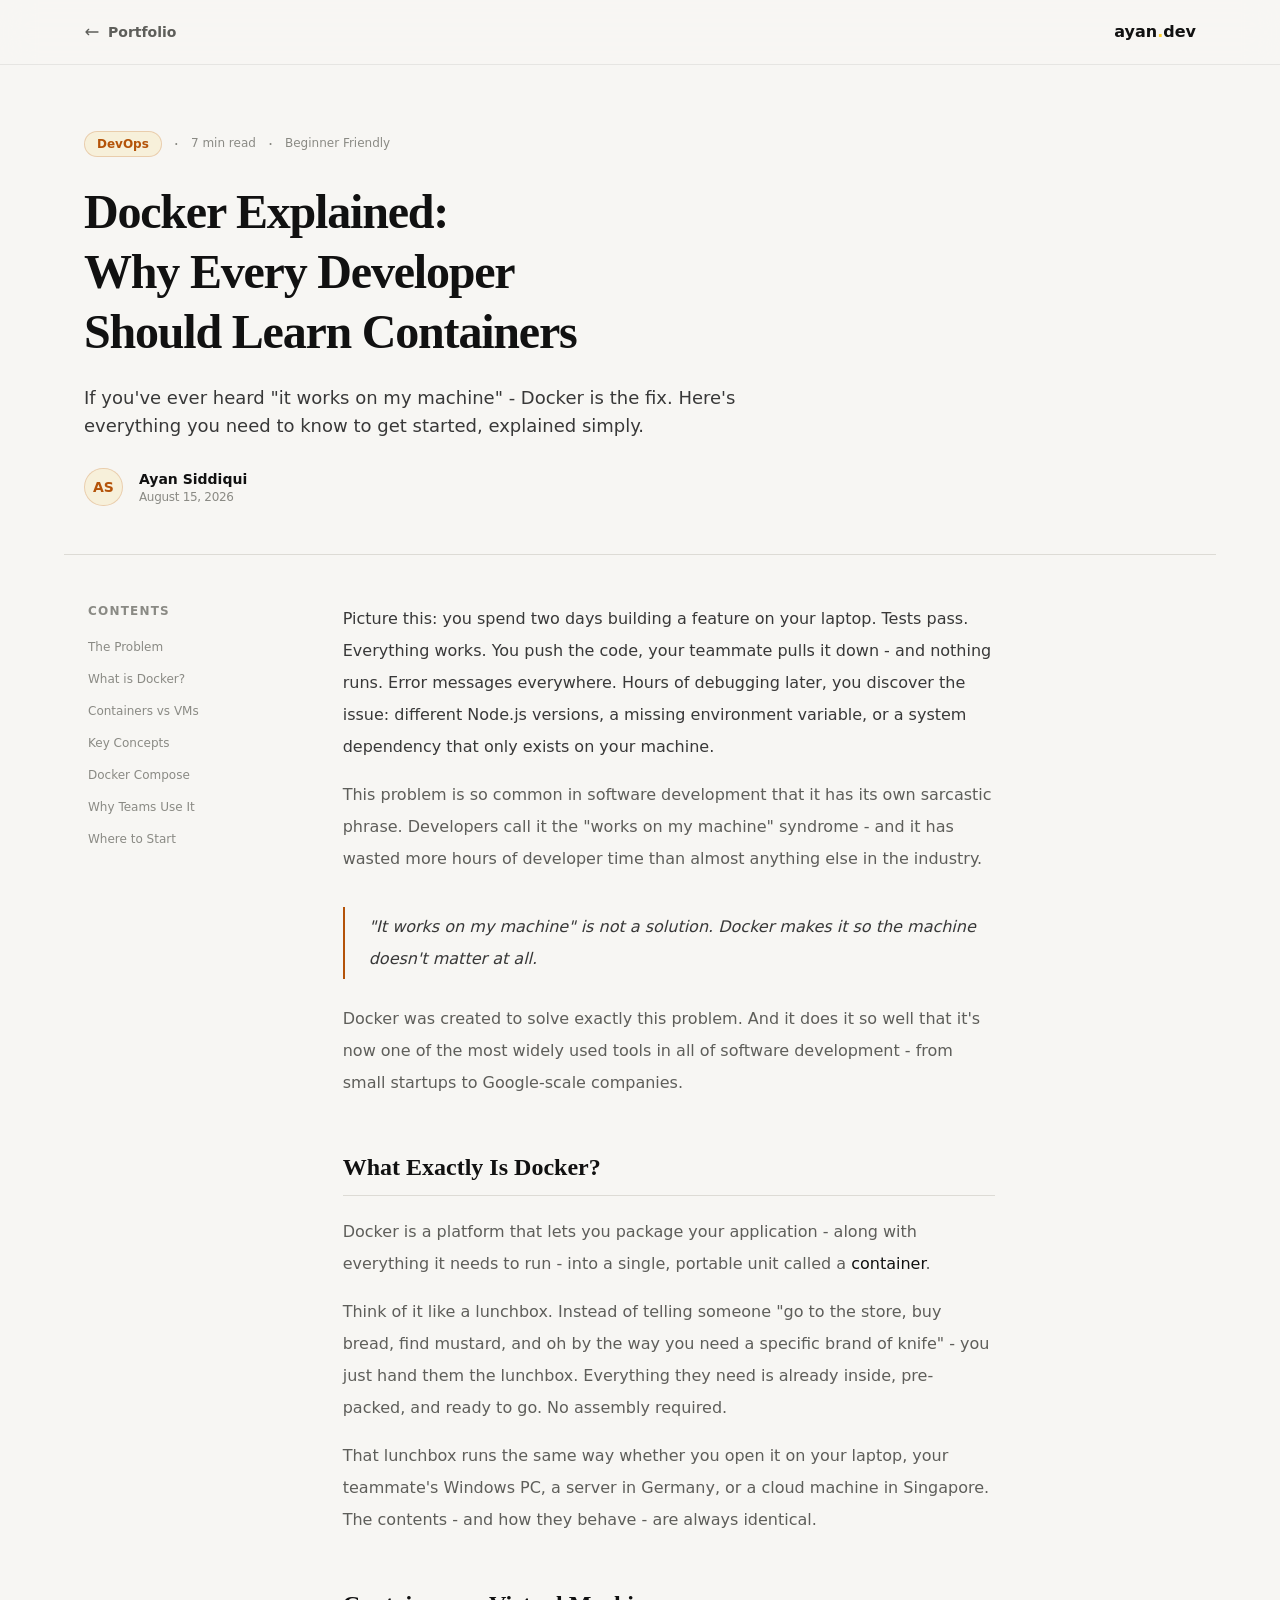
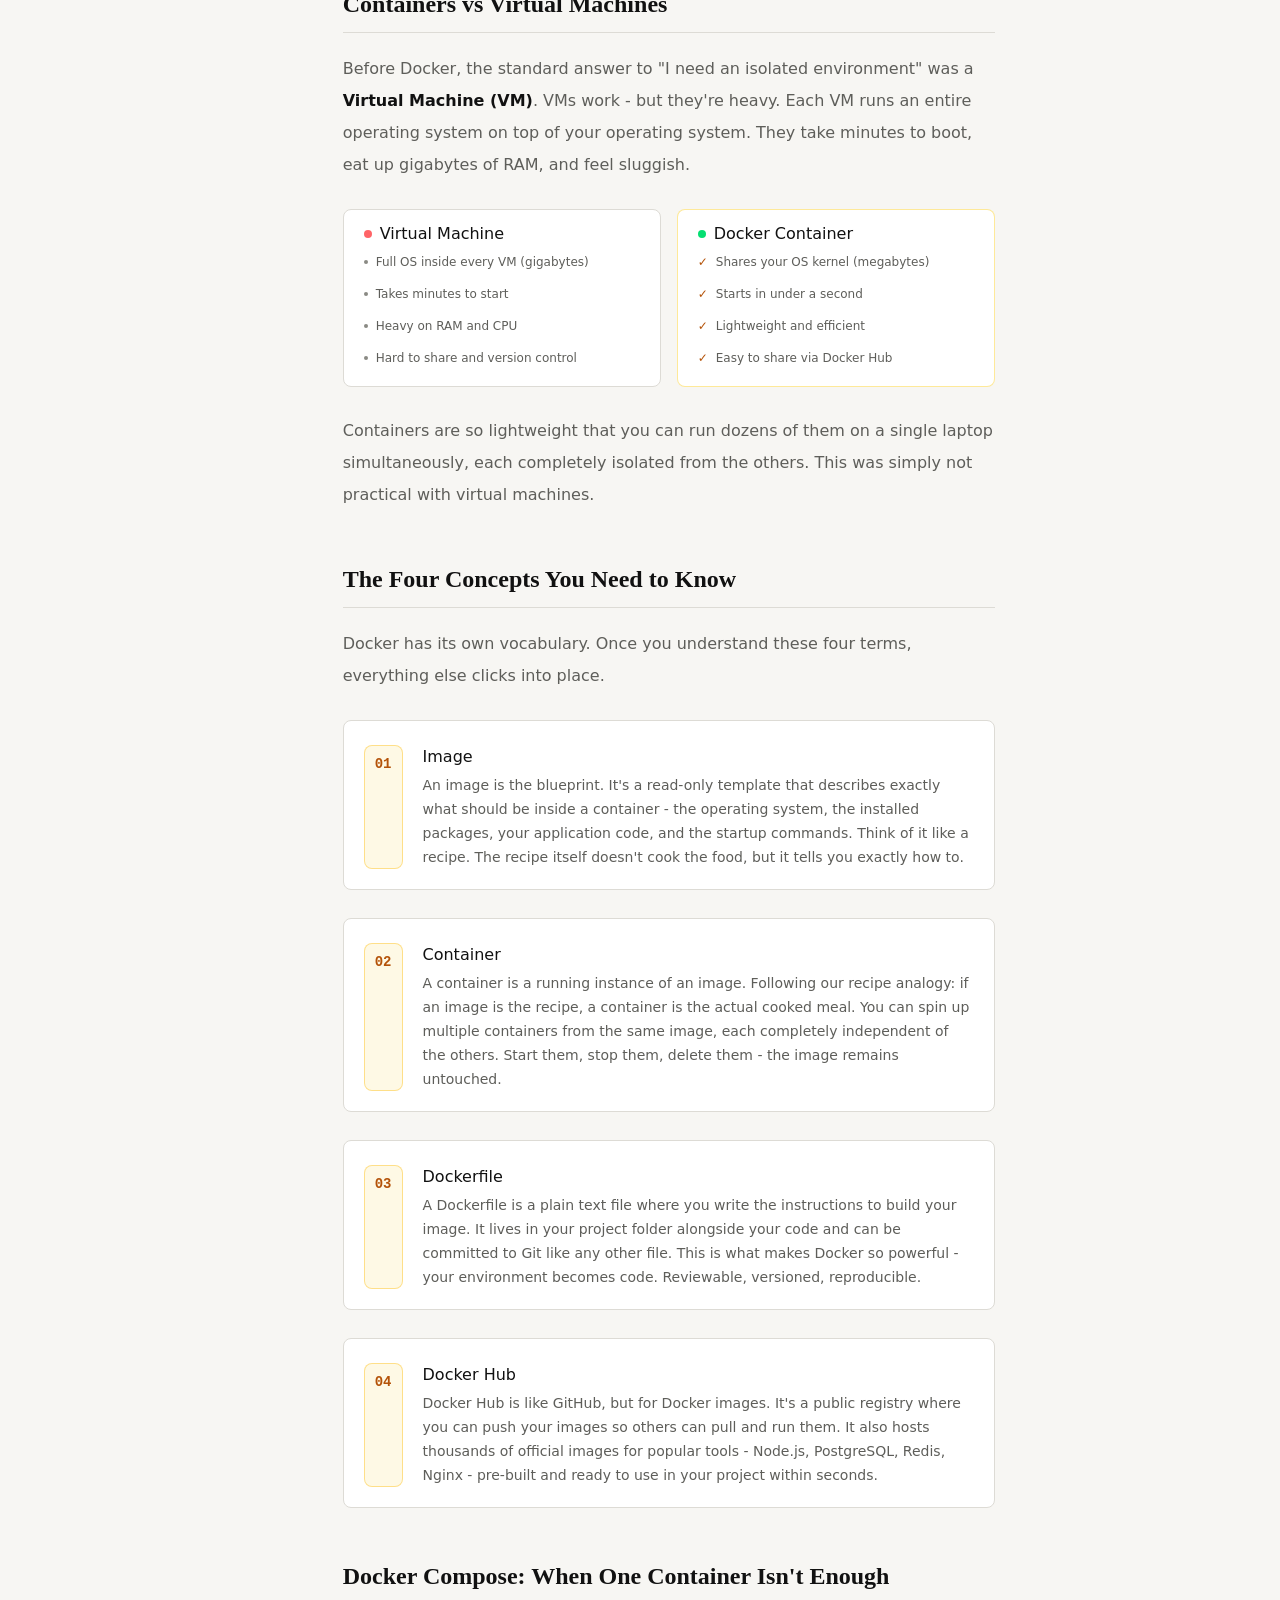
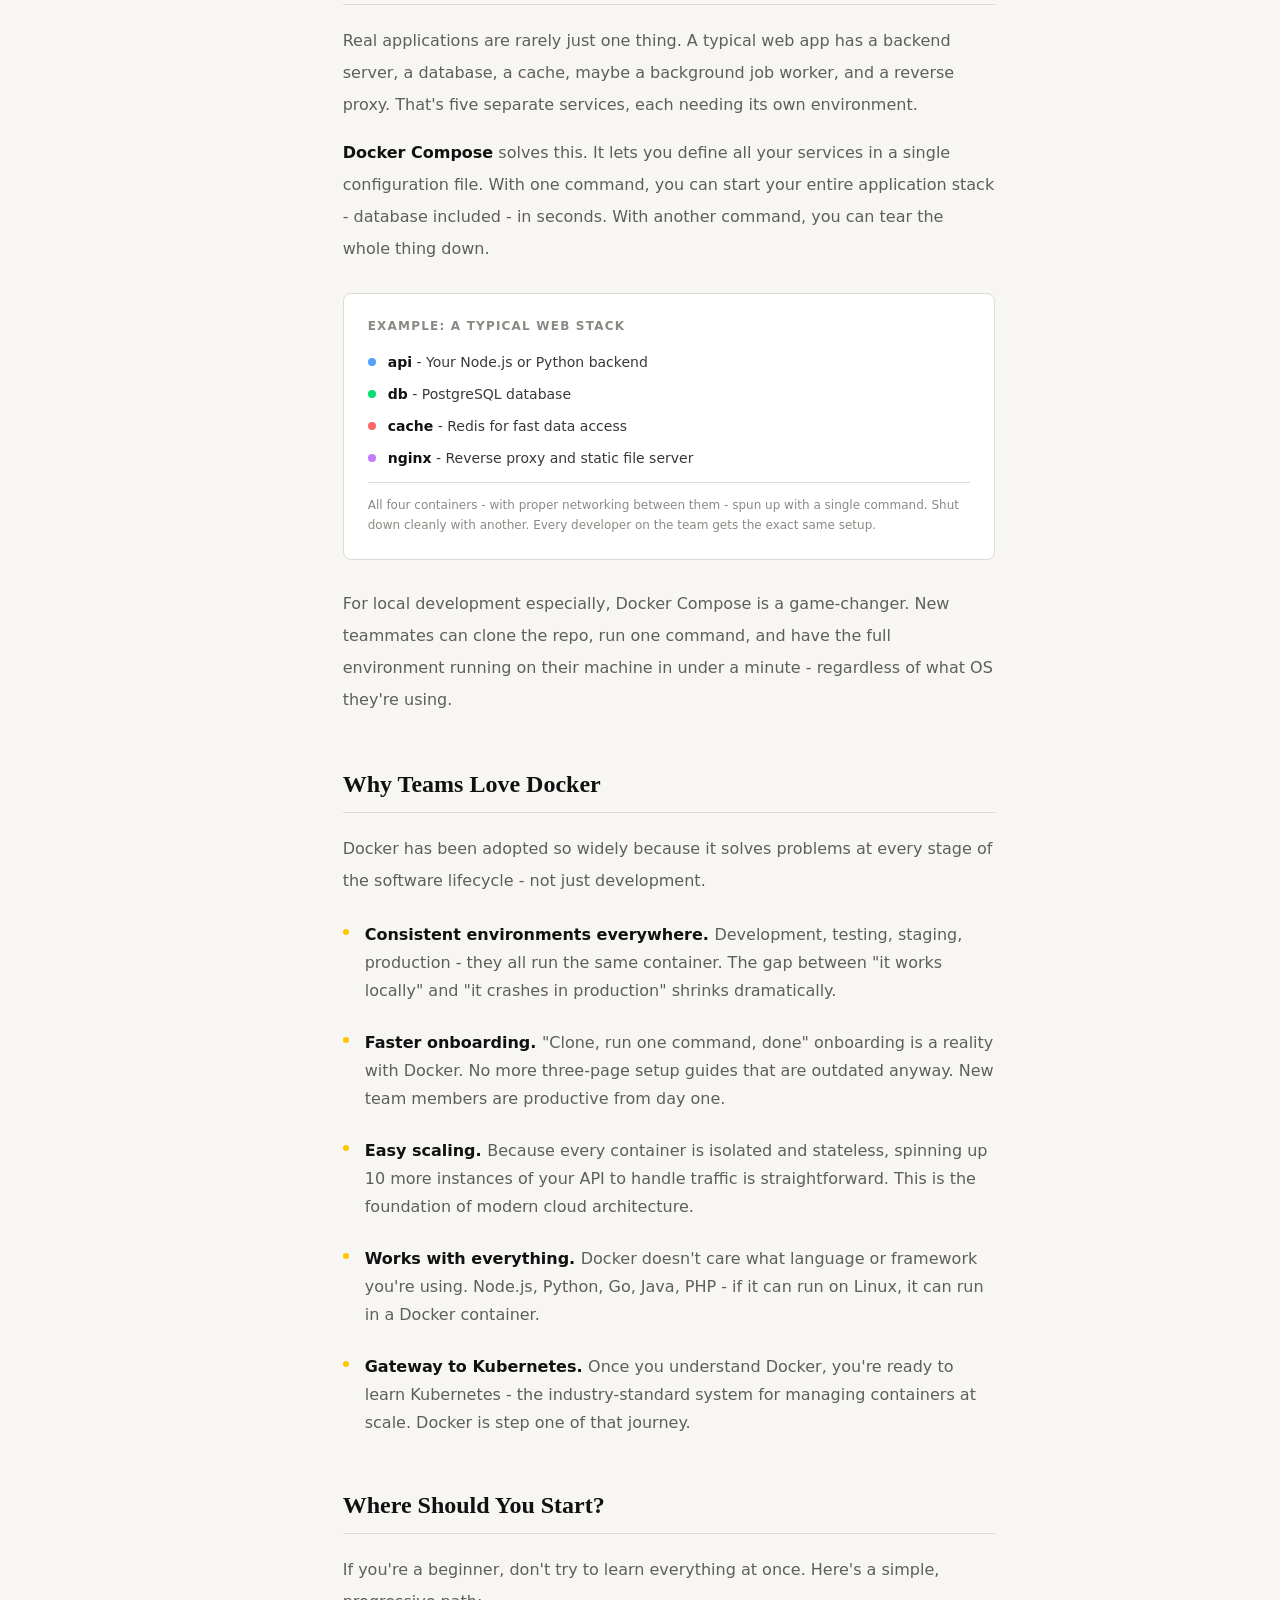
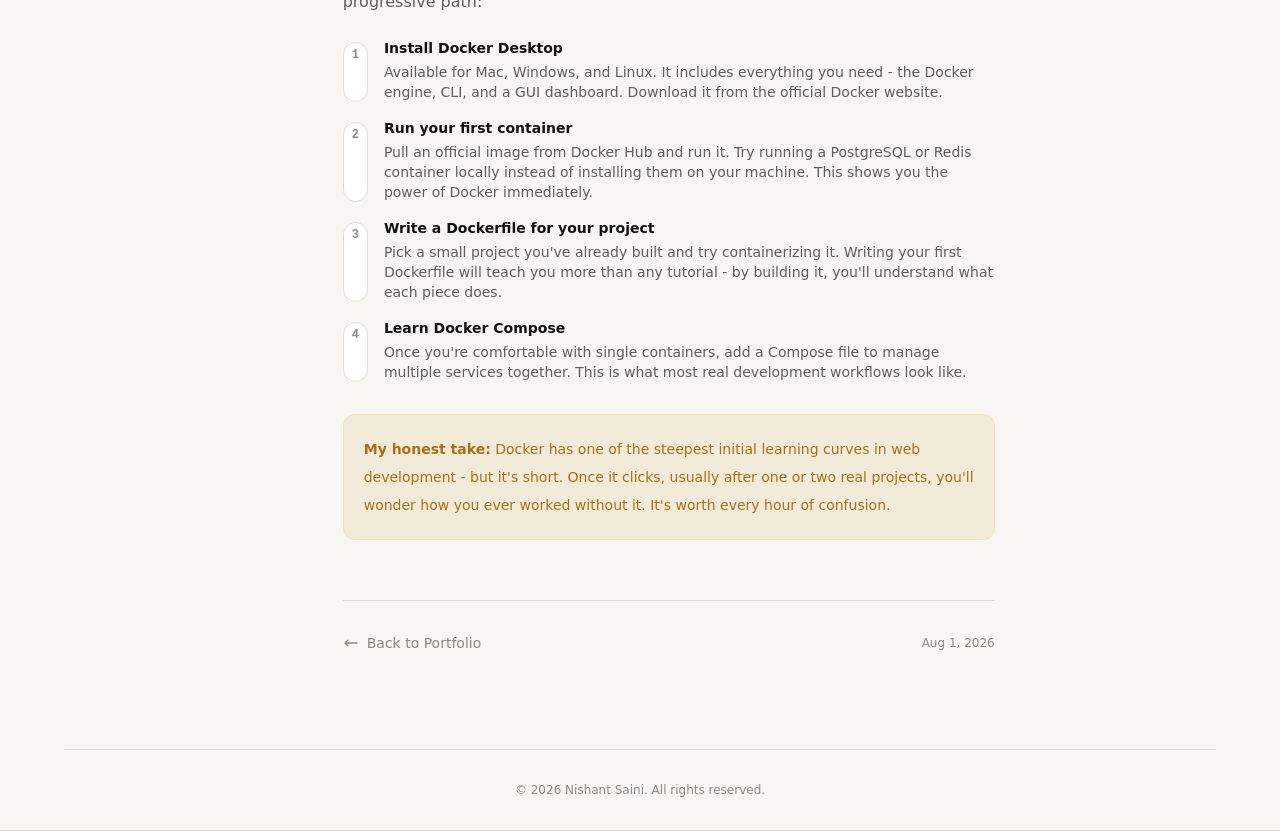
==== commit 8d6e59fd: "updated portfolio" ====
--- a/blog.html
+++ b/blog.html
@@ -433,8 +433,8 @@
                 </div>
             </section>
 
-            <section class="mt-8 border border-yellow-400/20 rounded-xl bg-amber-300/10 py-5 px-5">
-                <p class="text-yellow-400/80 text-sm leading-7"><strong>My honest take:</strong> Docker has one of the
+            <section class="mt-8 border border-yellow-400/20 rounded-xl bg-yellow-600/10 py-5 px-5">
+                <p class="text-yellow-700/90 text-sm leading-7"><strong>My honest take:</strong> Docker has one of the
                     steepest initial learning curves in web development - but it's short. Once it clicks, usually after
                     one or two real projects, you'll wonder how you ever worked without it. It's worth every hour of
                     confusion.</p>
--- a/output.css
+++ b/output.css
@@ -9,7 +9,15 @@
     --color-red-400: oklch(70.4% 0.191 22.216);
     --color-amber-300: oklch(87.9% 0.169 91.605);
     --color-amber-400: oklch(82.8% 0.189 84.429);
+    --color-amber-500: oklch(76.9% 0.188 70.08);
+    --color-amber-600: oklch(66.6% 0.179 58.318);
+    --color-amber-700: oklch(55.5% 0.163 48.998);
+    --color-amber-800: oklch(47.3% 0.137 46.201);
     --color-yellow-400: oklch(85.2% 0.199 91.936);
+    --color-yellow-500: oklch(79.5% 0.184 86.047);
+    --color-yellow-600: oklch(68.1% 0.162 75.834);
+    --color-yellow-700: oklch(55.4% 0.135 66.442);
+    --color-yellow-800: oklch(47.6% 0.114 61.907);
     --color-green-400: oklch(79.2% 0.209 151.711);
     --color-green-500: oklch(72.3% 0.219 149.579);
     --color-emerald-500: oklch(69.6% 0.17 162.48);
@@ -67,6 +75,7 @@
     --radius-lg: 0.5rem;
     --radius-xl: 0.75rem;
     --radius-2xl: 1rem;
+    --ease-out: cubic-bezier(0, 0, 0.2, 1);
     --animate-pulse: pulse 2s cubic-bezier(0.4, 0, 0.6, 1) infinite;
     --blur-lg: 16px;
     --aspect-video: 16 / 9;
@@ -252,6 +261,9 @@
   .top-24 {
     top: calc(var(--spacing) * 24);
   }
+  .-left-1 {
+    left: calc(var(--spacing) * -1);
+  }
   .-left-1\.5 {
     left: calc(var(--spacing) * -1.5);
   }
@@ -336,6 +348,9 @@
   .mb-20 {
     margin-bottom: calc(var(--spacing) * 20);
   }
+  .ml-2 {
+    margin-left: calc(var(--spacing) * 2);
+  }
   .ml-2\.5 {
     margin-left: calc(var(--spacing) * 2.5);
   }
@@ -366,6 +381,9 @@
   .inline-flex {
     display: inline-flex;
   }
+  .table {
+    display: table;
+  }
   .aspect-video {
     aspect-ratio: var(--aspect-video);
   }
@@ -381,6 +399,9 @@
   .h-2\.5 {
     height: calc(var(--spacing) * 2.5);
   }
+  .h-3 {
+    height: calc(var(--spacing) * 3);
+  }
   .h-3\.5 {
     height: calc(var(--spacing) * 3.5);
   }
@@ -408,6 +429,9 @@
   .w-2\.5 {
     width: calc(var(--spacing) * 2.5);
   }
+  .w-3 {
+    width: calc(var(--spacing) * 3);
+  }
   .w-3\.5 {
     width: calc(var(--spacing) * 3.5);
   }
@@ -435,15 +459,24 @@
   .flex-1 {
     flex: 1;
   }
+  .border-collapse {
+    border-collapse: collapse;
+  }
   .rotate-180 {
     rotate: 180deg;
   }
+  .transform {
+    transform: var(--tw-rotate-x,) var(--tw-rotate-y,) var(--tw-rotate-z,) var(--tw-skew-x,) var(--tw-skew-y,);
+  }
   .animate-pulse {
     animation: var(--animate-pulse);
   }
   .cursor-pointer {
     cursor: pointer;
   }
+  .resize {
+    resize: both;
+  }
   .grid-cols-1 {
     grid-template-columns: repeat(1, minmax(0, 1fr));
   }
@@ -456,6 +489,9 @@
   .items-center {
     align-items: center;
   }
+  .items-end {
+    align-items: flex-end;
+  }
   .items-start {
     align-items: flex-start;
   }
@@ -477,6 +513,9 @@
   .gap-3 {
     gap: calc(var(--spacing) * 3);
   }
+  .gap-3\.5 {
+    gap: calc(var(--spacing) * 3.5);
+  }
   .gap-4 {
     gap: calc(var(--spacing) * 4);
   }
@@ -489,8 +528,8 @@
   .gap-15 {
     gap: calc(var(--spacing) * 15);
   }
-  .gap-20 {
-    gap: calc(var(--spacing) * 20);
+  .gap-17 {
+    gap: calc(var(--spacing) * 17);
   }
   .gap-31 {
     gap: calc(var(--spacing) * 31);
@@ -555,6 +594,9 @@
   .border-\(--border-subtle\) {
     border-color: var(--border-subtle);
   }
+  .border-amber-400 {
+    border-color: var(--color-amber-400);
+  }
   .border-amber-400\/20 {
     border-color: color-mix(in srgb, oklch(82.8% 0.189 84.429) 20%, transparent);
     @supports (color: color-mix(in lab, red, red)) {
@@ -567,30 +609,45 @@
       border-color: color-mix(in oklab, var(--color-amber-400) 40%, transparent);
     }
   }
+  .border-blue-500 {
+    border-color: var(--color-blue-500);
+  }
   .border-blue-500\/30 {
     border-color: color-mix(in srgb, oklch(62.3% 0.214 259.815) 30%, transparent);
     @supports (color: color-mix(in lab, red, red)) {
       border-color: color-mix(in oklab, var(--color-blue-500) 30%, transparent);
     }
   }
+  .border-emerald-500 {
+    border-color: var(--color-emerald-500);
+  }
   .border-emerald-500\/30 {
     border-color: color-mix(in srgb, oklch(69.6% 0.17 162.48) 30%, transparent);
     @supports (color: color-mix(in lab, red, red)) {
       border-color: color-mix(in oklab, var(--color-emerald-500) 30%, transparent);
     }
   }
+  .border-violet-500 {
+    border-color: var(--color-violet-500);
+  }
   .border-violet-500\/30 {
     border-color: color-mix(in srgb, oklch(60.6% 0.25 292.717) 30%, transparent);
     @supports (color: color-mix(in lab, red, red)) {
       border-color: color-mix(in oklab, var(--color-violet-500) 30%, transparent);
     }
   }
+  .border-white {
+    border-color: var(--color-white);
+  }
   .border-white\/20 {
     border-color: color-mix(in srgb, #fff 20%, transparent);
     @supports (color: color-mix(in lab, red, red)) {
       border-color: color-mix(in oklab, var(--color-white) 20%, transparent);
     }
   }
+  .border-yellow-400 {
+    border-color: var(--color-yellow-400);
+  }
   .border-yellow-400\/20 {
     border-color: color-mix(in srgb, oklch(85.2% 0.199 91.936) 20%, transparent);
     @supports (color: color-mix(in lab, red, red)) {
@@ -618,6 +675,9 @@
   .bg-\(--text-4\) {
     background-color: var(--text-4);
   }
+  .bg-amber-300 {
+    background-color: var(--color-amber-300);
+  }
   .bg-amber-300\/10 {
     background-color: color-mix(in srgb, oklch(87.9% 0.169 91.605) 10%, transparent);
     @supports (color: color-mix(in lab, red, red)) {
@@ -633,12 +693,54 @@
       background-color: color-mix(in oklab, var(--color-amber-400) 10%, transparent);
     }
   }
+  .bg-amber-500 {
+    background-color: var(--color-amber-500);
+  }
+  .bg-amber-500\/10 {
+    background-color: color-mix(in srgb, oklch(76.9% 0.188 70.08) 10%, transparent);
+    @supports (color: color-mix(in lab, red, red)) {
+      background-color: color-mix(in oklab, var(--color-amber-500) 10%, transparent);
+    }
+  }
+  .bg-amber-600 {
+    background-color: var(--color-amber-600);
+  }
+  .bg-amber-600\/10 {
+    background-color: color-mix(in srgb, oklch(66.6% 0.179 58.318) 10%, transparent);
+    @supports (color: color-mix(in lab, red, red)) {
+      background-color: color-mix(in oklab, var(--color-amber-600) 10%, transparent);
+    }
+  }
+  .bg-amber-700 {
+    background-color: var(--color-amber-700);
+  }
+  .bg-amber-700\/10 {
+    background-color: color-mix(in srgb, oklch(55.5% 0.163 48.998) 10%, transparent);
+    @supports (color: color-mix(in lab, red, red)) {
+      background-color: color-mix(in oklab, var(--color-amber-700) 10%, transparent);
+    }
+  }
+  .bg-amber-800 {
+    background-color: var(--color-amber-800);
+  }
+  .bg-amber-800\/10 {
+    background-color: color-mix(in srgb, oklch(47.3% 0.137 46.201) 10%, transparent);
+    @supports (color: color-mix(in lab, red, red)) {
+      background-color: color-mix(in oklab, var(--color-amber-800) 10%, transparent);
+    }
+  }
+  .bg-black {
+    background-color: var(--color-black);
+  }
   .bg-black\/0 {
     background-color: color-mix(in srgb, #000 0%, transparent);
     @supports (color: color-mix(in lab, red, red)) {
       background-color: color-mix(in oklab, var(--color-black) 0%, transparent);
     }
   }
+  .bg-blue-300 {
+    background-color: var(--color-blue-300);
+  }
   .bg-blue-300\/8 {
     background-color: color-mix(in srgb, oklch(80.9% 0.105 251.813) 8%, transparent);
     @supports (color: color-mix(in lab, red, red)) {
@@ -648,6 +750,9 @@
   .bg-blue-400 {
     background-color: var(--color-blue-400);
   }
+  .bg-emerald-800 {
+    background-color: var(--color-emerald-800);
+  }
   .bg-emerald-800\/30 {
     background-color: color-mix(in srgb, oklch(43.2% 0.095 166.913) 30%, transparent);
     @supports (color: color-mix(in lab, red, red)) {
@@ -666,12 +771,18 @@
   .bg-red-400 {
     background-color: var(--color-red-400);
   }
+  .bg-violet-300 {
+    background-color: var(--color-violet-300);
+  }
   .bg-violet-300\/8 {
     background-color: color-mix(in srgb, oklch(81.1% 0.111 293.571) 8%, transparent);
     @supports (color: color-mix(in lab, red, red)) {
       background-color: color-mix(in oklab, var(--color-violet-300) 8%, transparent);
     }
   }
+  .bg-white {
+    background-color: var(--color-white);
+  }
   .bg-white\/2 {
     background-color: color-mix(in srgb, #fff 2%, transparent);
     @supports (color: color-mix(in lab, red, red)) {
@@ -691,6 +802,33 @@
     background-color: color-mix(in srgb, oklch(85.2% 0.199 91.936) 10%, transparent);
     @supports (color: color-mix(in lab, red, red)) {
       background-color: color-mix(in oklab, var(--color-yellow-400) 10%, transparent);
+    }
+  }
+  .bg-yellow-500 {
+    background-color: var(--color-yellow-500);
+  }
+  .bg-yellow-500\/10 {
+    background-color: color-mix(in srgb, oklch(79.5% 0.184 86.047) 10%, transparent);
+    @supports (color: color-mix(in lab, red, red)) {
+      background-color: color-mix(in oklab, var(--color-yellow-500) 10%, transparent);
+    }
+  }
+  .bg-yellow-600 {
+    background-color: var(--color-yellow-600);
+  }
+  .bg-yellow-600\/10 {
+    background-color: color-mix(in srgb, oklch(68.1% 0.162 75.834) 10%, transparent);
+    @supports (color: color-mix(in lab, red, red)) {
+      background-color: color-mix(in oklab, var(--color-yellow-600) 10%, transparent);
+    }
+  }
+  .bg-yellow-700 {
+    background-color: var(--color-yellow-700);
+  }
+  .bg-yellow-700\/10 {
+    background-color: color-mix(in srgb, oklch(55.4% 0.135 66.442) 10%, transparent);
+    @supports (color: color-mix(in lab, red, red)) {
+      background-color: color-mix(in oklab, var(--color-yellow-700) 10%, transparent);
     }
   }
   .bg-linear-to-br {
@@ -712,6 +850,11 @@
     --tw-gradient-from: var(--color-violet-950);
     --tw-gradient-stops: var(--tw-gradient-via-stops, var(--tw-gradient-position), var(--tw-gradient-from) var(--tw-gradient-from-position), var(--tw-gradient-to) var(--tw-gradient-to-position));
   }
+  .via-purple-900 {
+    --tw-gradient-via: var(--color-purple-900);
+    --tw-gradient-via-stops: var(--tw-gradient-position), var(--tw-gradient-from) var(--tw-gradient-from-position), var(--tw-gradient-via) var(--tw-gradient-via-position), var(--tw-gradient-to) var(--tw-gradient-to-position);
+    --tw-gradient-stops: var(--tw-gradient-via-stops);
+  }
   .via-purple-900\/30 {
     --tw-gradient-via: color-mix(in srgb, oklch(38.1% 0.176 304.987) 30%, transparent);
     @supports (color: color-mix(in lab, red, red)) {
@@ -725,6 +868,11 @@
     --tw-gradient-via-stops: var(--tw-gradient-position), var(--tw-gradient-from) var(--tw-gradient-from-position), var(--tw-gradient-via) var(--tw-gradient-via-position), var(--tw-gradient-to) var(--tw-gradient-to-position);
     --tw-gradient-stops: var(--tw-gradient-via-stops);
   }
+  .via-teal-900 {
+    --tw-gradient-via: var(--color-teal-900);
+    --tw-gradient-via-stops: var(--tw-gradient-position), var(--tw-gradient-from) var(--tw-gradient-from-position), var(--tw-gradient-via) var(--tw-gradient-via-position), var(--tw-gradient-to) var(--tw-gradient-to-position);
+    --tw-gradient-stops: var(--tw-gradient-via-stops);
+  }
   .via-teal-900\/40 {
     --tw-gradient-via: color-mix(in srgb, oklch(38.6% 0.063 188.416) 40%, transparent);
     @supports (color: color-mix(in lab, red, red)) {
@@ -749,9 +897,6 @@
   .px-3 {
     padding-inline: calc(var(--spacing) * 3);
   }
-  .px-3\.5 {
-    padding-inline: calc(var(--spacing) * 3.5);
-  }
   .px-4 {
     padding-inline: calc(var(--spacing) * 4);
   }
@@ -761,6 +906,9 @@
   .px-6 {
     padding-inline: calc(var(--spacing) * 6);
   }
+  .py-0 {
+    padding-block: 0px;
+  }
   .py-0\.5 {
     padding-block: calc(var(--spacing) * 0.5);
   }
@@ -827,12 +975,12 @@
   .pt-16 {
     padding-top: calc(var(--spacing) * 16);
   }
-  .pt-20 {
-    padding-top: calc(var(--spacing) * 20);
-  }
   .pt-32 {
     padding-top: calc(var(--spacing) * 32);
   }
+  .pb-0 {
+    padding-bottom: 0px;
+  }
   .pb-0\.5 {
     padding-bottom: calc(var(--spacing) * 0.5);
   }
@@ -844,9 +992,6 @@
   }
   .pb-3 {
     padding-bottom: calc(var(--spacing) * 3);
-  }
-  .pb-7 {
-    padding-bottom: calc(var(--spacing) * 7);
   }
   .pl-6 {
     padding-left: calc(var(--spacing) * 6);
@@ -935,6 +1080,9 @@
   .text-nowrap {
     text-wrap: nowrap;
   }
+  .text-wrap {
+    text-wrap: wrap;
+  }
   .text-\(--accent\) {
     color: var(--accent);
   }
@@ -959,6 +1107,9 @@
   .text-blue-500 {
     color: var(--color-blue-500);
   }
+  .text-blue-800 {
+    color: var(--color-blue-800);
+  }
   .text-blue-800\/50 {
     color: color-mix(in srgb, oklch(42.4% 0.199 265.638) 50%, transparent);
     @supports (color: color-mix(in lab, red, red)) {
@@ -968,6 +1119,9 @@
   .text-emerald-500 {
     color: var(--color-emerald-500);
   }
+  .text-emerald-800 {
+    color: var(--color-emerald-800);
+  }
   .text-emerald-800\/50 {
     color: color-mix(in srgb, oklch(43.2% 0.095 166.913) 50%, transparent);
     @supports (color: color-mix(in lab, red, red)) {
@@ -977,32 +1131,87 @@
   .text-violet-500 {
     color: var(--color-violet-500);
   }
+  .text-violet-800 {
+    color: var(--color-violet-800);
+  }
   .text-violet-800\/50 {
     color: color-mix(in srgb, oklch(43.2% 0.232 292.759) 50%, transparent);
     @supports (color: color-mix(in lab, red, red)) {
       color: color-mix(in oklab, var(--color-violet-800) 50%, transparent);
     }
   }
+  .text-yellow-400 {
+    color: var(--color-yellow-400);
+  }
   .text-yellow-400\/80 {
     color: color-mix(in srgb, oklch(85.2% 0.199 91.936) 80%, transparent);
     @supports (color: color-mix(in lab, red, red)) {
       color: color-mix(in oklab, var(--color-yellow-400) 80%, transparent);
     }
   }
+  .text-yellow-600 {
+    color: var(--color-yellow-600);
+  }
+  .text-yellow-600\/80 {
+    color: color-mix(in srgb, oklch(68.1% 0.162 75.834) 80%, transparent);
+    @supports (color: color-mix(in lab, red, red)) {
+      color: color-mix(in oklab, var(--color-yellow-600) 80%, transparent);
+    }
+  }
+  .text-yellow-700 {
+    color: var(--color-yellow-700);
+  }
+  .text-yellow-700\/80 {
+    color: color-mix(in srgb, oklch(55.4% 0.135 66.442) 80%, transparent);
+    @supports (color: color-mix(in lab, red, red)) {
+      color: color-mix(in oklab, var(--color-yellow-700) 80%, transparent);
+    }
+  }
+  .text-yellow-700\/90 {
+    color: color-mix(in srgb, oklch(55.4% 0.135 66.442) 90%, transparent);
+    @supports (color: color-mix(in lab, red, red)) {
+      color: color-mix(in oklab, var(--color-yellow-700) 90%, transparent);
+    }
+  }
+  .text-yellow-800 {
+    color: var(--color-yellow-800);
+  }
+  .text-yellow-800\/80 {
+    color: color-mix(in srgb, oklch(47.6% 0.114 61.907) 80%, transparent);
+    @supports (color: color-mix(in lab, red, red)) {
+      color: color-mix(in oklab, var(--color-yellow-800) 80%, transparent);
+    }
+  }
   .uppercase {
     text-transform: uppercase;
   }
   .italic {
     font-style: italic;
   }
+  .underline {
+    text-decoration-line: underline;
+  }
   .opacity-0 {
     opacity: 0%;
+  }
+  .outline {
+    outline-style: var(--tw-outline-style);
+    outline-width: 1px;
   }
   .backdrop-blur-lg {
     --tw-backdrop-blur: blur(var(--blur-lg));
     -webkit-backdrop-filter: var(--tw-backdrop-blur,) var(--tw-backdrop-brightness,) var(--tw-backdrop-contrast,) var(--tw-backdrop-grayscale,) var(--tw-backdrop-hue-rotate,) var(--tw-backdrop-invert,) var(--tw-backdrop-opacity,) var(--tw-backdrop-saturate,) var(--tw-backdrop-sepia,);
     backdrop-filter: var(--tw-backdrop-blur,) var(--tw-backdrop-brightness,) var(--tw-backdrop-contrast,) var(--tw-backdrop-grayscale,) var(--tw-backdrop-hue-rotate,) var(--tw-backdrop-invert,) var(--tw-backdrop-opacity,) var(--tw-backdrop-saturate,) var(--tw-backdrop-sepia,);
   }
+  .backdrop-filter {
+    -webkit-backdrop-filter: var(--tw-backdrop-blur,) var(--tw-backdrop-brightness,) var(--tw-backdrop-contrast,) var(--tw-backdrop-grayscale,) var(--tw-backdrop-hue-rotate,) var(--tw-backdrop-invert,) var(--tw-backdrop-opacity,) var(--tw-backdrop-saturate,) var(--tw-backdrop-sepia,);
+    backdrop-filter: var(--tw-backdrop-blur,) var(--tw-backdrop-brightness,) var(--tw-backdrop-contrast,) var(--tw-backdrop-grayscale,) var(--tw-backdrop-hue-rotate,) var(--tw-backdrop-invert,) var(--tw-backdrop-opacity,) var(--tw-backdrop-saturate,) var(--tw-backdrop-sepia,);
+  }
+  .transition {
+    transition-property: color, background-color, border-color, outline-color, text-decoration-color, fill, stroke, --tw-gradient-from, --tw-gradient-via, --tw-gradient-to, opacity, box-shadow, transform, translate, scale, rotate, filter, -webkit-backdrop-filter, backdrop-filter, display, content-visibility, overlay, pointer-events;
+    transition-timing-function: var(--tw-ease, var(--default-transition-timing-function));
+    transition-duration: var(--tw-duration, var(--default-transition-duration));
+  }
   .transition-all {
     transition-property: all;
     transition-timing-function: var(--tw-ease, var(--default-transition-timing-function));
@@ -1016,6 +1225,10 @@
     --tw-duration: 300ms;
     transition-duration: 300ms;
   }
+  .ease-out {
+    --tw-ease: var(--ease-out);
+    transition-timing-function: var(--ease-out);
+  }
   @media (hover: hover) {
     .group-hover\:translate-x-1:is(:where(.group):hover *) {
       --tw-translate-x: var(--spacing);
@@ -1079,6 +1292,9 @@
     }
   }
   @media (width >= 48rem) {
+    .md\:mb-0 {
+      margin-bottom: 0px;
+    }
     .md\:flex {
       display: flex;
     }
@@ -1197,6 +1413,26 @@
 .animate-fade-in-up-3 {
   animation: fadeInUp 0.6s ease-out 0.45s both;
 }
+@property --tw-rotate-x {
+  syntax: "*";
+  inherits: false;
+}
+@property --tw-rotate-y {
+  syntax: "*";
+  inherits: false;
+}
+@property --tw-rotate-z {
+  syntax: "*";
+  inherits: false;
+}
+@property --tw-skew-x {
+  syntax: "*";
+  inherits: false;
+}
+@property --tw-skew-y {
+  syntax: "*";
+  inherits: false;
+}
 @property --tw-border-style {
   syntax: "*";
   inherits: false;
@@ -1256,6 +1492,11 @@
   syntax: "*";
   inherits: false;
 }
+@property --tw-outline-style {
+  syntax: "*";
+  inherits: false;
+  initial-value: solid;
+}
 @property --tw-backdrop-blur {
   syntax: "*";
   inherits: false;
@@ -1293,6 +1534,10 @@
   inherits: false;
 }
 @property --tw-duration {
+  syntax: "*";
+  inherits: false;
+}
+@property --tw-ease {
   syntax: "*";
   inherits: false;
 }
@@ -1319,6 +1564,11 @@
 @layer properties {
   @supports ((-webkit-hyphens: none) and (not (margin-trim: inline))) or ((-moz-orient: inline) and (not (color:rgb(from red r g b)))) {
     *, ::before, ::after, ::backdrop {
+      --tw-rotate-x: initial;
+      --tw-rotate-y: initial;
+      --tw-rotate-z: initial;
+      --tw-skew-x: initial;
+      --tw-skew-y: initial;
       --tw-border-style: solid;
       --tw-gradient-position: initial;
       --tw-gradient-from: #0000;
@@ -1332,6 +1582,7 @@
       --tw-leading: initial;
       --tw-font-weight: initial;
       --tw-tracking: initial;
+      --tw-outline-style: solid;
       --tw-backdrop-blur: initial;
       --tw-backdrop-brightness: initial;
       --tw-backdrop-contrast: initial;
@@ -1342,6 +1593,7 @@
       --tw-backdrop-saturate: initial;
       --tw-backdrop-sepia: initial;
       --tw-duration: initial;
+      --tw-ease: initial;
       --tw-translate-x: 0;
       --tw-translate-y: 0;
       --tw-translate-z: 0;
